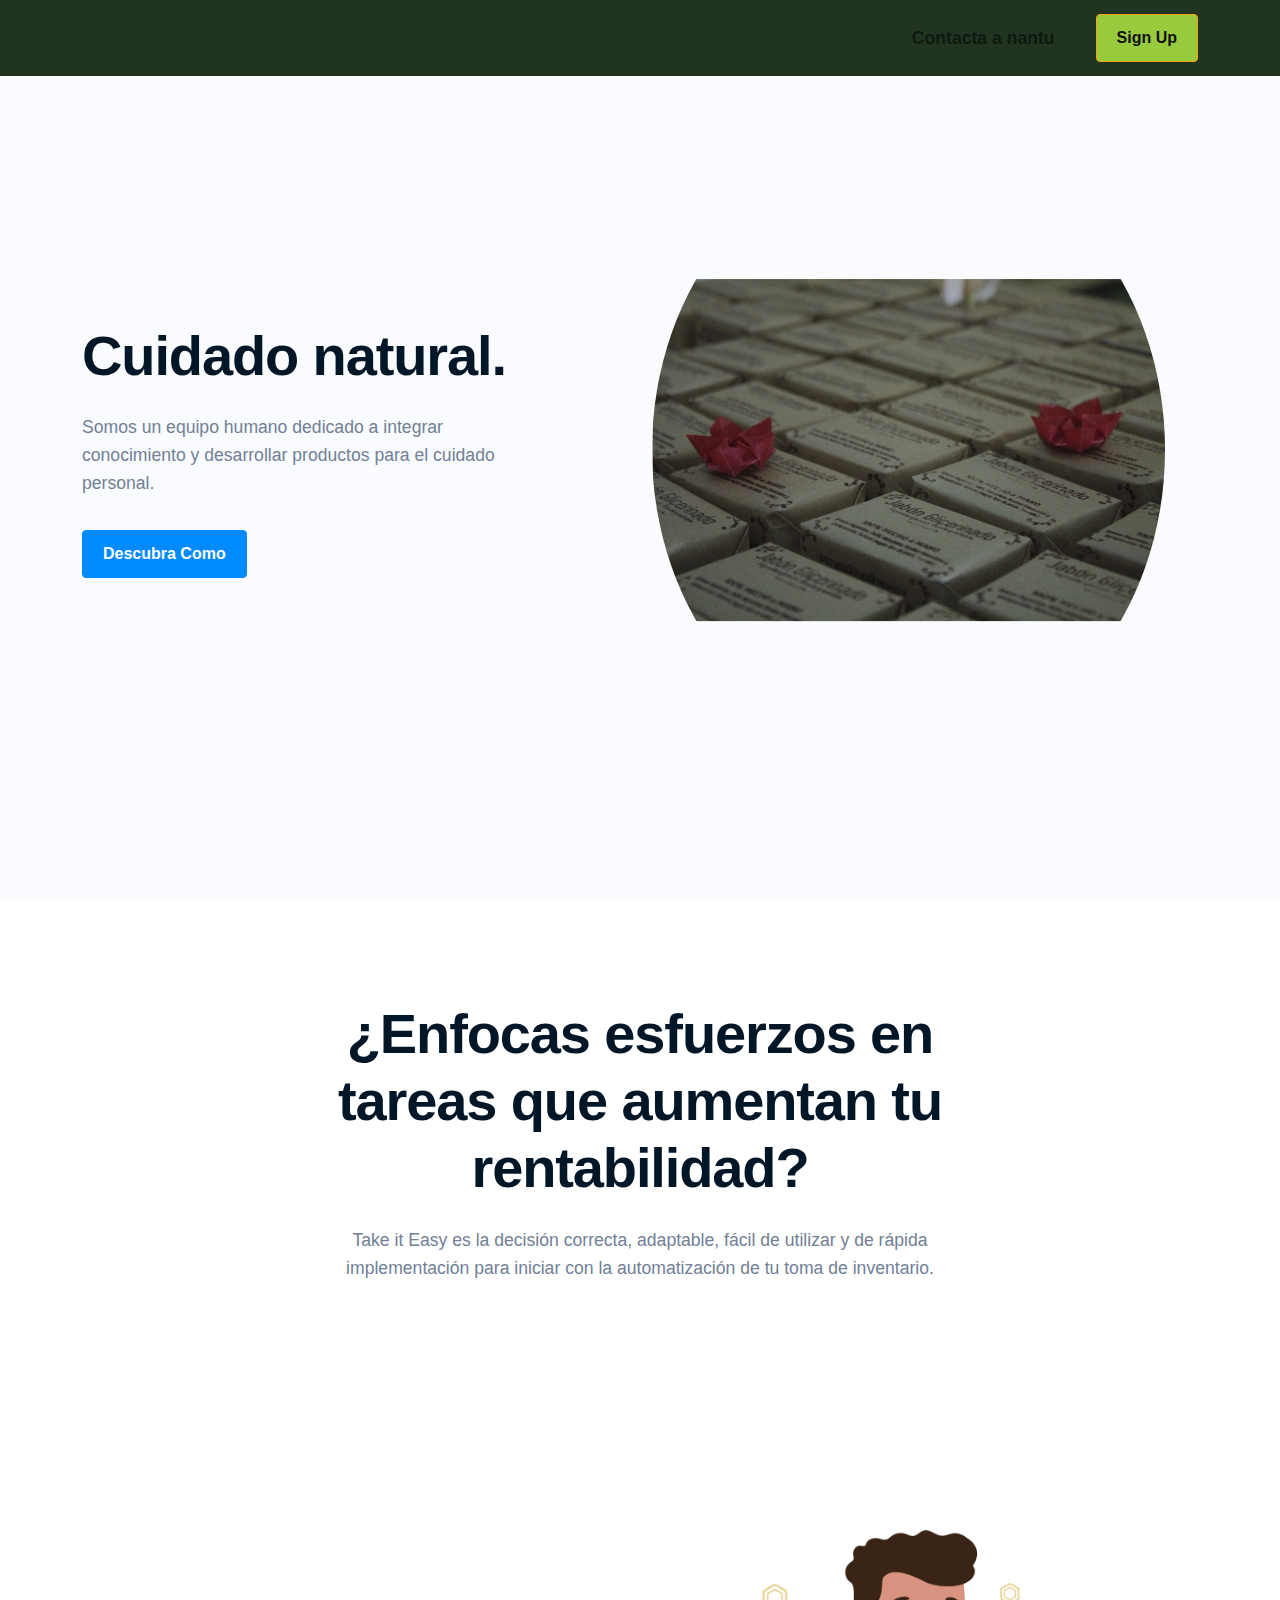
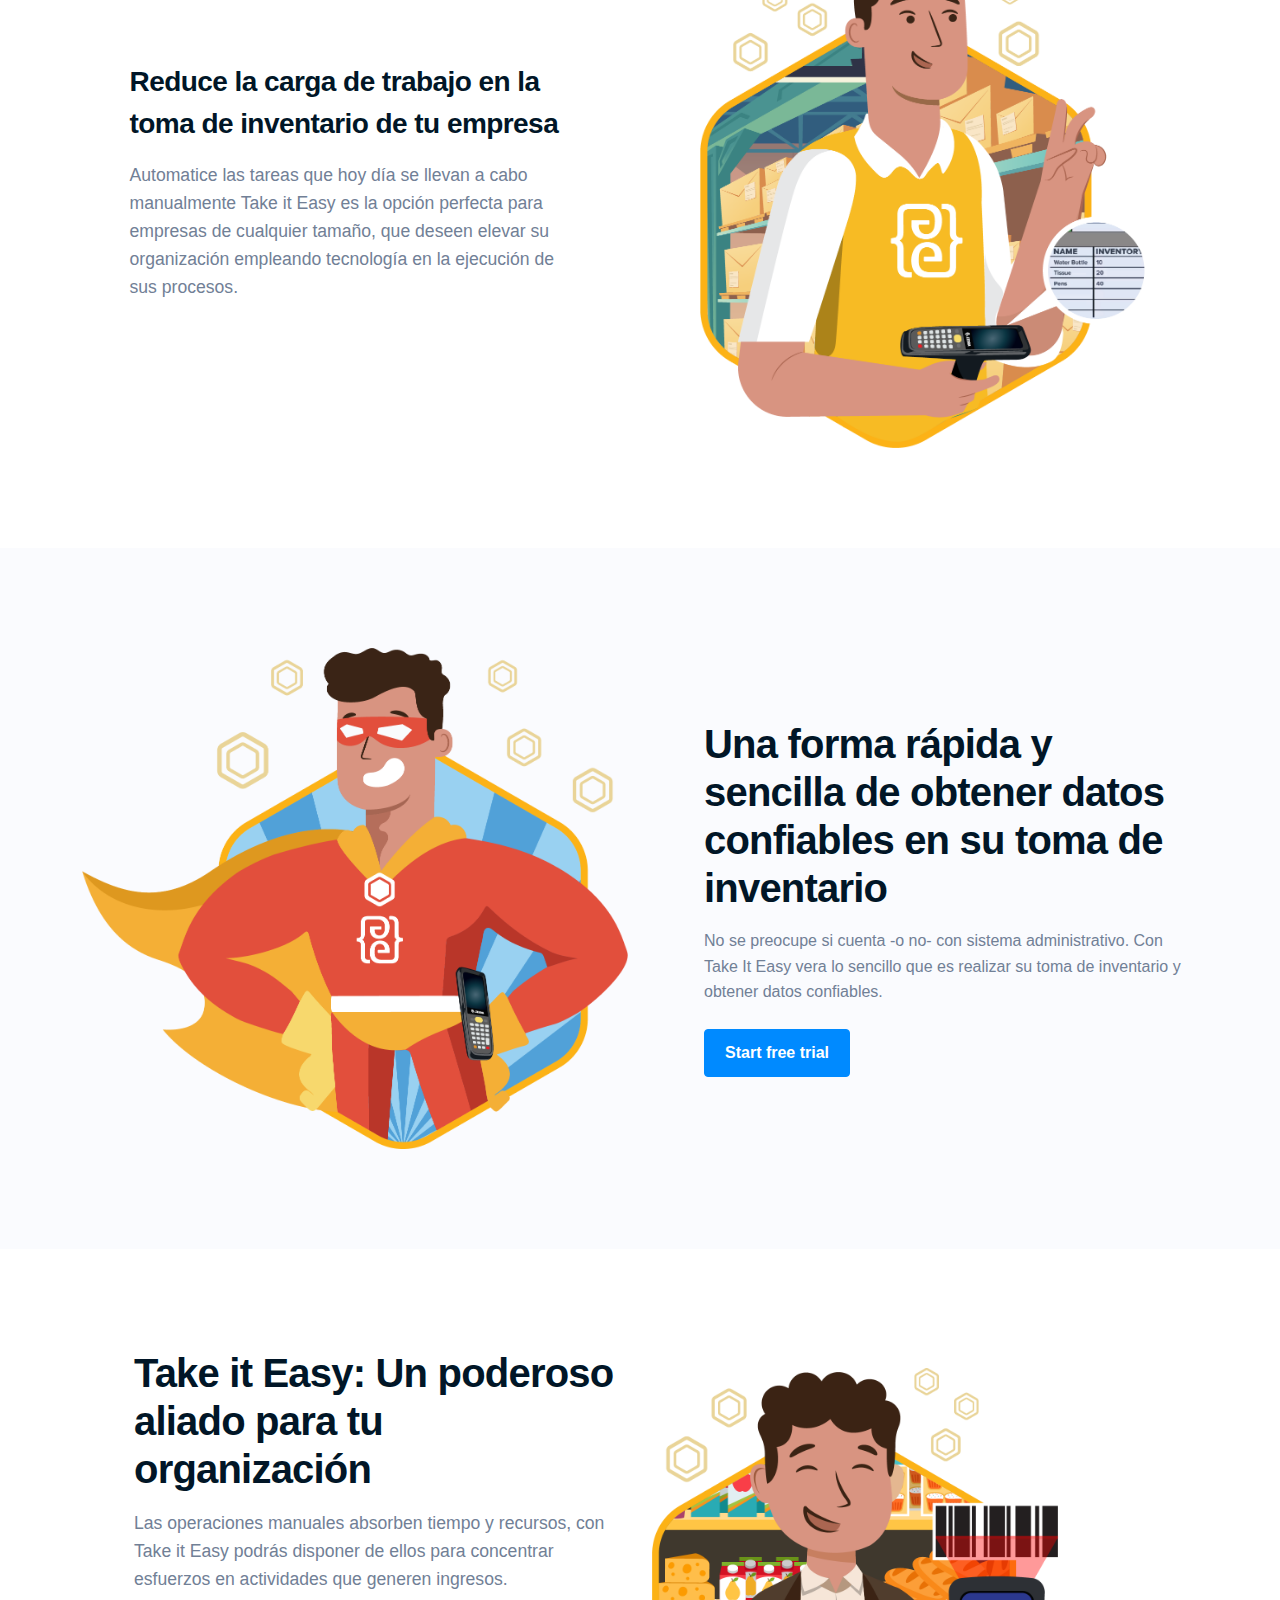
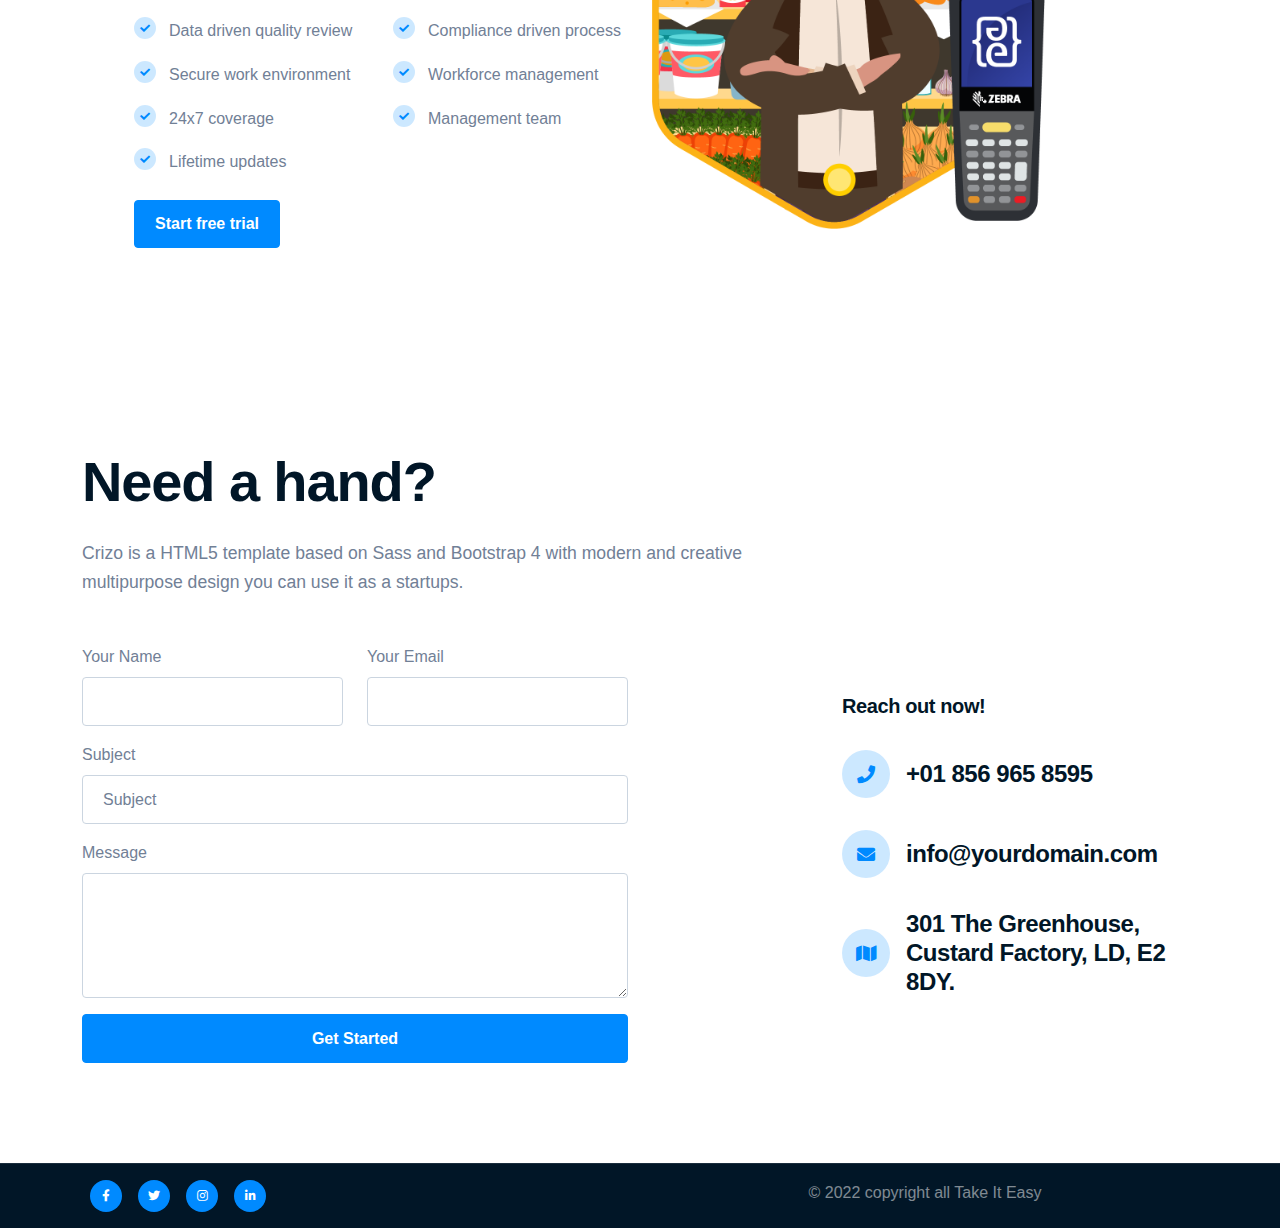
==== index.html @ 3c1dfff4 "cambio de title" ====
<!DOCTYPE html>
<html lang="zxx">

<head>
    <!-- Title -->
    <title>Bienbenida a Nantu Cuidado Natural</title>
    <!-- Required Meta Tags Always Come First -->
    <meta charset="utf-8">
    <meta name="viewport" content="width=device-width, initial-scale=1, shrink-to-fit=no">
    <meta http-equiv="x-ua-compatible" content="ie=edge">
    <!-- Favicon -->
    <link rel="shortcut icon" href="favicon.ico">
    <!-- CSS Template -->
    <link href="static/css/style.css" rel="stylesheet">
</head>

<body>
    <!-- Skippy -->
    <a id="skippy" class="sr-only sr-only-focusable u-skippy" href="#content">
        <div class="container">
            <span class="u-skiplink-text">Skip to main content</span>
        </div>
    </a>
    <!-- End Skippy -->
    <!-- Preload -->
    <div id="loading" class="preloader">
        <div class="spinner-border text-primary" role="status">
            <span class="sr-only">Loading...</span>
        </div>
    </div>
    <!-- End Preload -->
    <!-- Header -->
    <header class="header-main header-light fixed-top">
        <nav class="navbar navbar-expand-lg navbar-light">
            <div class="container">
                <!-- Logo -->
                <a class="navbar-brand" href="index.html">
                    <img src="static/img/logo-01.png"  title="" alt="">
                </a>
                <!-- Logo -->
               
                <!-- Menu -->
                <div class="collapse navbar-collapse" id="navbarSupportedContent">
                    <ul class="navbar-nav ms-auto">
                        <li class="nav-item">
                            <a href="contact-us.html" class="nav-link">
                                Contacta a nantu
                            </a>
                        </li>
                    </ul>
                    <div class="extra-menu d-none d-lg-block ps-4">
                        <a href="#" class="btn btn-warning">
                            Sign Up
                        </a>
                    </div>
                </div>
                <!-- End Menu -->
            </div>
        </nav>
    </header>
    <!-- Header End -->
    <!-- Main -->
    <main>
        <!-- Home Banner -->
        <section class="bg-gray-100 effect-section">
            <div class="svg-bottom">
                <img src="static/img/effect/divider-2.svg" title="" alt="" class="svg_img text-white">
            </div>
            <div class="container" >
                <div class="row min-vh-100 align-items-center justify-content-center py-12">
                    <div class="col-lg-6 pe-lg-4 pe-xl-12">
                        <h3 class="display-4">
                            Cuidado natural.
                        </h3>
                        <p class="lead">Somos un equipo humano dedicado a integrar conocimiento y desarrollar productos para el cuidado personal.</p>
                        <div class="pt-3">
                            <a class="btn btn-primary" href="#">Descubra Como</a>
                            <!--<a class="btn btn-outline-primary ms-3" href="#">Free try now</a>-->
                        </div>
                    </div>
                    <div class="col-lg-6">
                        <img class="img-fluid img-lg-120" src="static/img/hero-1-img.png" title="" alt="">
                    </div>
                </div>
            </div>
        </section>
        <!-- End Home Banner -->
        <!-- Section -->
        <section class="section">
            <div class="container">
                <div class="row justify-content-center section-heading">
                    <div class="col-lg-8 col-xl-7 text-center">
                        <h2 class="display-4">¿Enfocas esfuerzos en tareas que aumentan tu rentabilidad?</h2>
                        <div class="lead">Take it Easy es la decisión correcta, adaptable, fácil de utilizar y de rápida implementación para iniciar con la automatización de tu toma de inventario.</div>
                    </div>
                </div>
        
            </div>
        </section>
        <!-- End Section -->

        <!-- Section -->
        <section class="section">
            <div class="container">
                <div class="row justify-content-around align-items-center">
                    <div class="col-lg-5 mb-4 mb-lg-0">
                        
                        <h3 class="font-weight-normal h3 mb-3 line-height">
                            Reduce la carga de trabajo en la toma de inventario de tu empresa
                        </h3>
                        <p class="lead">Automatice las tareas que hoy día se llevan a cabo manualmente
                            Take it Easy es la opción perfecta para empresas de cualquier tamaño, que deseen elevar su organización empleando tecnología en la ejecución de sus procesos.</p>
                    </div>
                    <div class="col-lg-5">
                        <img class="rounded img-fluid" src="static/img/img-02.png" title="" alt="">
                    </div>
                </div>
            </div>
        </section>
        <!-- End Section -->
        <!-- Section -->
        <section class="section bg-gray-100">
            <div class="container">
                <div class="row align-items-center">
                    <div class="col-lg-6 mb-6 mb-lg-0">
                        <img class="img-fluid" src="static/img/img-03.png" title="" alt="">
                    </div>
                    <div class="col-lg-6 ps-lg-9 ms-auto">
                        <h3 class="h1">Una forma rápida y sencilla de obtener datos confiables  en su toma de inventario</h3>
                        <p>No se preocupe si cuenta -o no- con sistema administrativo. Con Take It Easy vera lo sencillo que es realizar su toma de inventario y obtener datos confiables.</p>
                        <div class="pt-2">
                            <a class="btn btn-primary" href="#">Start free trial</a>
                        </div>
                    </div>
                </div>
            </div>
        </section>
        <!-- End Section -->
        <!-- Section -->
        <section class="section">
            <div class="container">
                <div class="row align-items-center flex-row-reverse">
                    <div class="col-lg-6 mb-6 mb-lg-0">
                        <img class="img-fluid-1" src="static/img/img-04.png" title="" alt="">
                    </div>
                    <div class="col-lg-6 ps-lg-9">
                        <h3 class="h1">Take it Easy: Un poderoso aliado para tu organización</h3>
                        <p class="lead">Las operaciones manuales absorben tiempo y recursos, con Take it Easy podrás disponer de ellos para concentrar esfuerzos en actividades que generen ingresos.</p>
                        <div class="row">
                            <div class="col-sm-6">
                                <ul class="list-type-02">
                                    <li>Data driven quality review</li>
                                    <li>Secure work environment</li>
                                    <li>24x7 coverage</li>
                                    <li>Lifetime updates</li>
                                </ul>
                            </div>
                            <div class="col-sm-6">
                                <ul class="list-type-02">
                                    <li>Compliance driven process</li>
                                    <li>Workforce management</li>
                                    <li>Management team</li>
                                </ul>
                            </div>
                        </div>
                        <div class="pt-3">
                            <a class="btn btn-primary" href="#">Start free trial</a>
                        </div>
                    </div>
                </div>
            </div>
        </section>
        <!-- End Section -->

        <!-- Section -->
        <section class="section">
            <div class="container">
                <div class="row section-heading">
                    <div class="col-lg-8">
                        <h2 class="display-4">Need a hand?</h2>
                        <div class="lead">Crizo is a HTML5 template based on Sass and Bootstrap 4 with modern and creative multipurpose design you can use it as a startups.</div>
                    </div>
                </div>
                <div class="row align-items-center">
                    <div class="col-lg-6 mb-6 mb-lg-0">
                        <form action="#">
                            <div class="row">
                                <div class="col-sm-6">
                                    <div class="form-group">
                                        <label class="form-label">Your Name</label>
                                        <input id="contact-name" type="text" name="name" class="form-control">
                                    </div>
                                </div>
                                <div class="col-sm-6">
                                    <div class="form-group">
                                        <label class="form-label">Your Email</label>
                                        <input id="contact-email" type="email" name="email" class="form-control">
                                    </div>
                                </div>
                                <div class="col-sm-12">
                                    <div class="form-group">
                                        <label class="form-label">Subject</label>
                                        <input id="contact-subject" type="text" name="subject" placeholder="Subject" class="form-control">
                                    </div>
                                </div>
                                <div class="col-12">
                                    <div class="form-group">
                                        <label class="form-label">Message</label>
                                        <textarea class="form-control" id="contact-message" name="message" rows="4"></textarea>
                                    </div>
                                </div>
                                <div class="col-12">
                                    <button class="btn btn-primary w-100" type="submit" name="send">Get Started</button>
                                </div>
                            </div>
                        </form>
                    </div>
                    <div class="col-lg-5 col-xl-4 ms-auto">
                        <h5 class="m-20px-b body-color">Reach out now!</h5>
                        <div class="h1 theme-color"></div>
                        <div class="media align-items-center py-2 py-lg-3">
                            <div class="icon icon-primary-light rounded-circle">
                                <i class="fas fa-phone"></i>
                            </div>
                            <div class="media-body ps-3">
                                <h6 class="h4 m-0">+01 856 965 8595</h6>
                            </div>
                        </div>
                        <div class="media align-items-center py-2 py-lg-3">
                            <div class="icon icon-primary-light rounded-circle">
                                <i class="fas fa-envelope"></i>
                            </div>
                            <div class="media-body ps-3">
                                <h6 class="h4 m-0">info@yourdomain.com</h6>
                            </div>
                        </div>
                        <div class="media align-items-center py-2 py-lg-3">
                            <div class="icon icon-primary-light rounded-circle">
                                <i class="fas fa-map"></i>
                            </div>
                            <div class="media-body ps-3">
                                <h6 class="h4 m-0">301 The Greenhouse, Custard Factory, LD, E2 8DY.</h6>
                            </div>
                        </div>
                    </div>
                </div>
            </div>
        </section>
        <!-- End Section -->
    </main>
    <!-- End Main -->
    <!-- Footer -->
    <footer class="bg-dark footer">
      
        <div class="footer-bottom footer-border">
            <div class="container">
                <div class="row">
                    <div class="col-md-6 my-3">
                        <div class="nav justify-content-center justify-content-md-start">
                            <a class="icon icon-sm icon-primary rounded-circle mx-2" href="#">
                                <i class="fab fa-facebook-f"></i>
                            </a>
                            <a class="icon icon-sm icon-primary rounded-circle mx-2" href="#">
                                <i class="fab fa-twitter"></i>
                            </a>
                            <a class="icon icon-sm icon-primary rounded-circle mx-2" href="#">
                                <i class="fab fa-instagram"></i>
                            </a>
                            <a class="icon icon-sm icon-primary rounded-circle mx-2" href="#">
                                <i class="fab fa-linkedin-in"></i>
                            </a>
                        </div>
                    </div>
                    <div class="col-md-6 my-3 text-center text-md-right">
                        <p class="m-0 text-white-50">© 2022 copyright all Take It Easy</p>
                    </div>
                </div>
            </div>
        </div>
    </footer>
    <!-- End Footer -->
    <!-- jquery -->
    <script src="static/js/jquery-3.5.1.min.js"></script>
    <!-- appear -->
    <script src="static/vendor/appear/jquery.appear.js"></script>
    <!--bootstrap-->
    <script src="static/vendor/bootstrap/js/bootstrap.bundle.min.js"></script>
    <!-- countTo -->
    <script src="static/vendor/counter/jquery.countTo.js"></script>
    <!-- typed -->
    <script src="static/vendor/typed/typed.js"></script>
    <!-- owl-carousel -->
    <script src="static/vendor/owl-carousel/js/owl.carousel.min.js"></script>
    <!-- magnific -->
    <script src="static/vendor/magnific/jquery.magnific-popup.min.js"></script>
    <!-- isotope -->
    <script src="static/vendor/isotope/isotope.pkgd.min.js"></script>
    <!-- svg-injector -->
    <script src="static/vendor/svginjector/svg-injector.min.js"></script>
    <!-- jarallax -->
    <script src="static/vendor/jarallax/jarallax-all.js"></script>
    <!-- Theme Js -->
    <script src="static/js/custom.js"></script>
</body>
<!-- end body -->

</html>
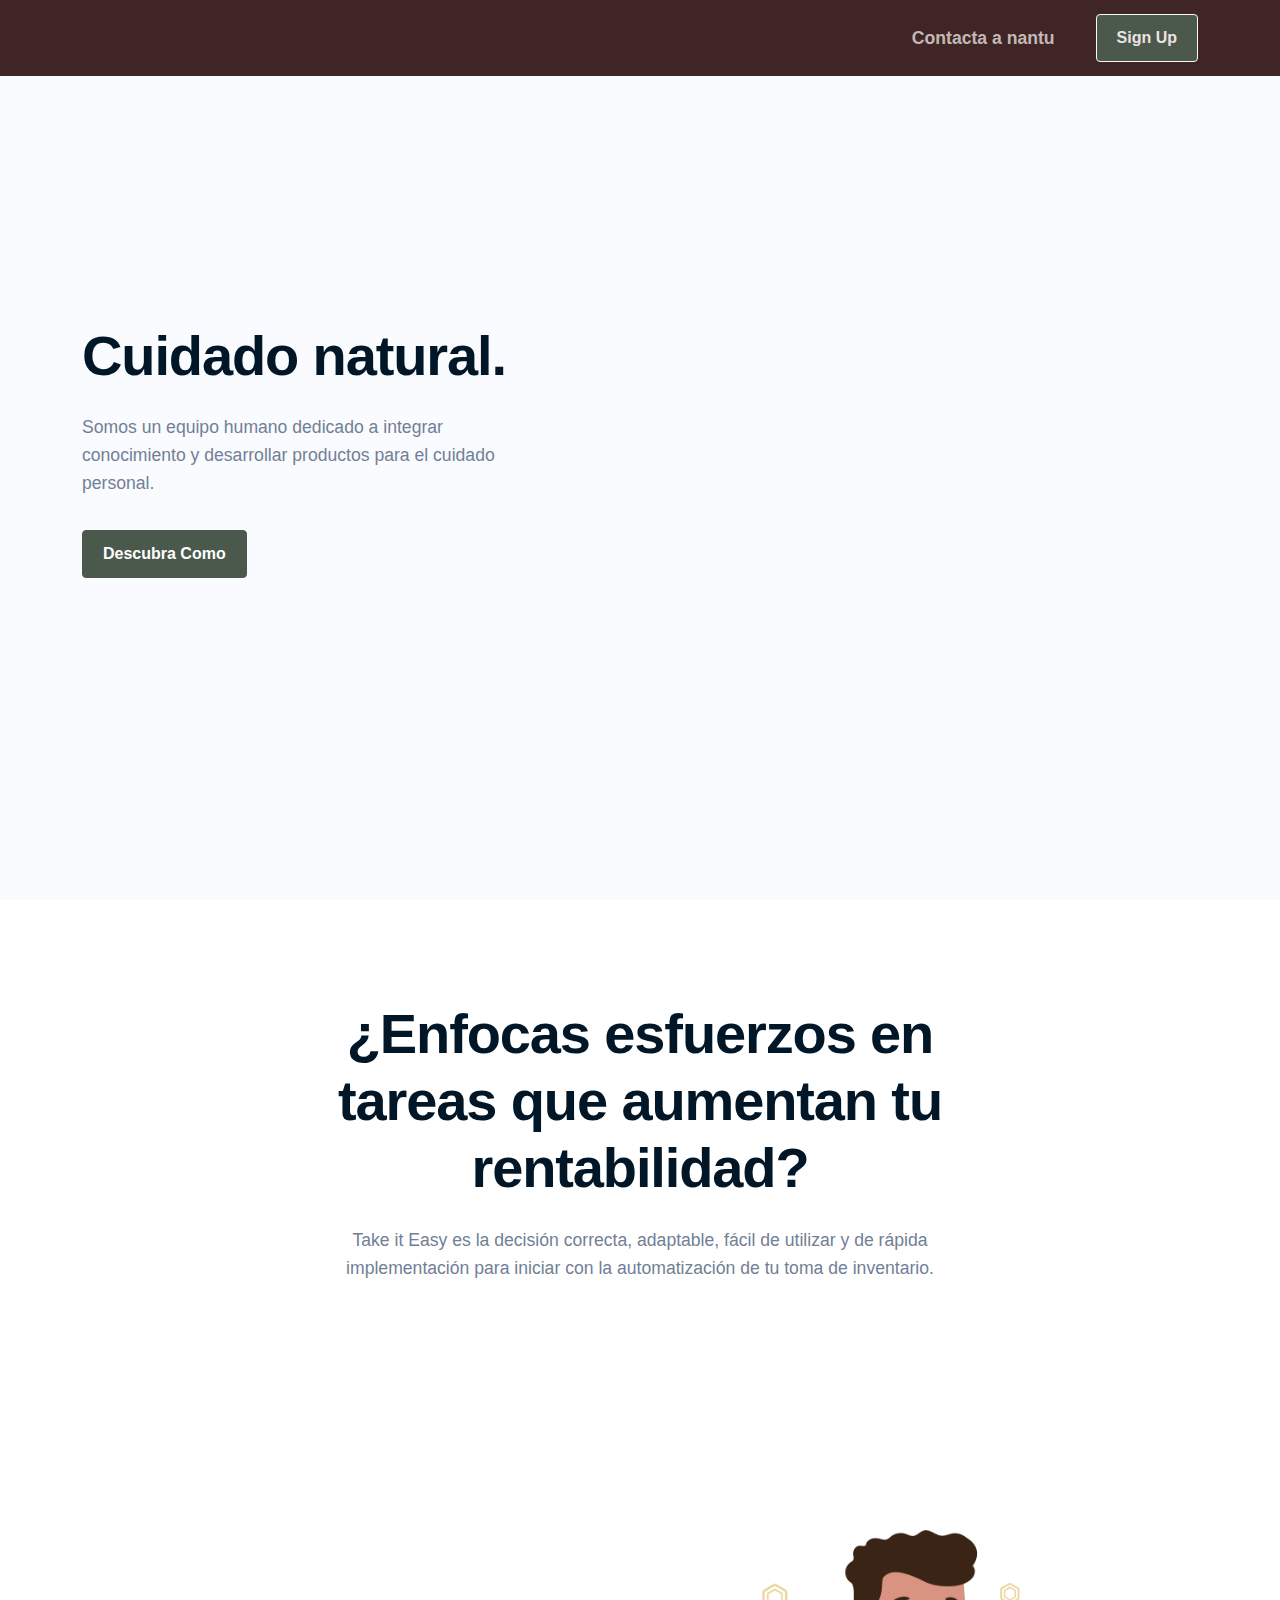
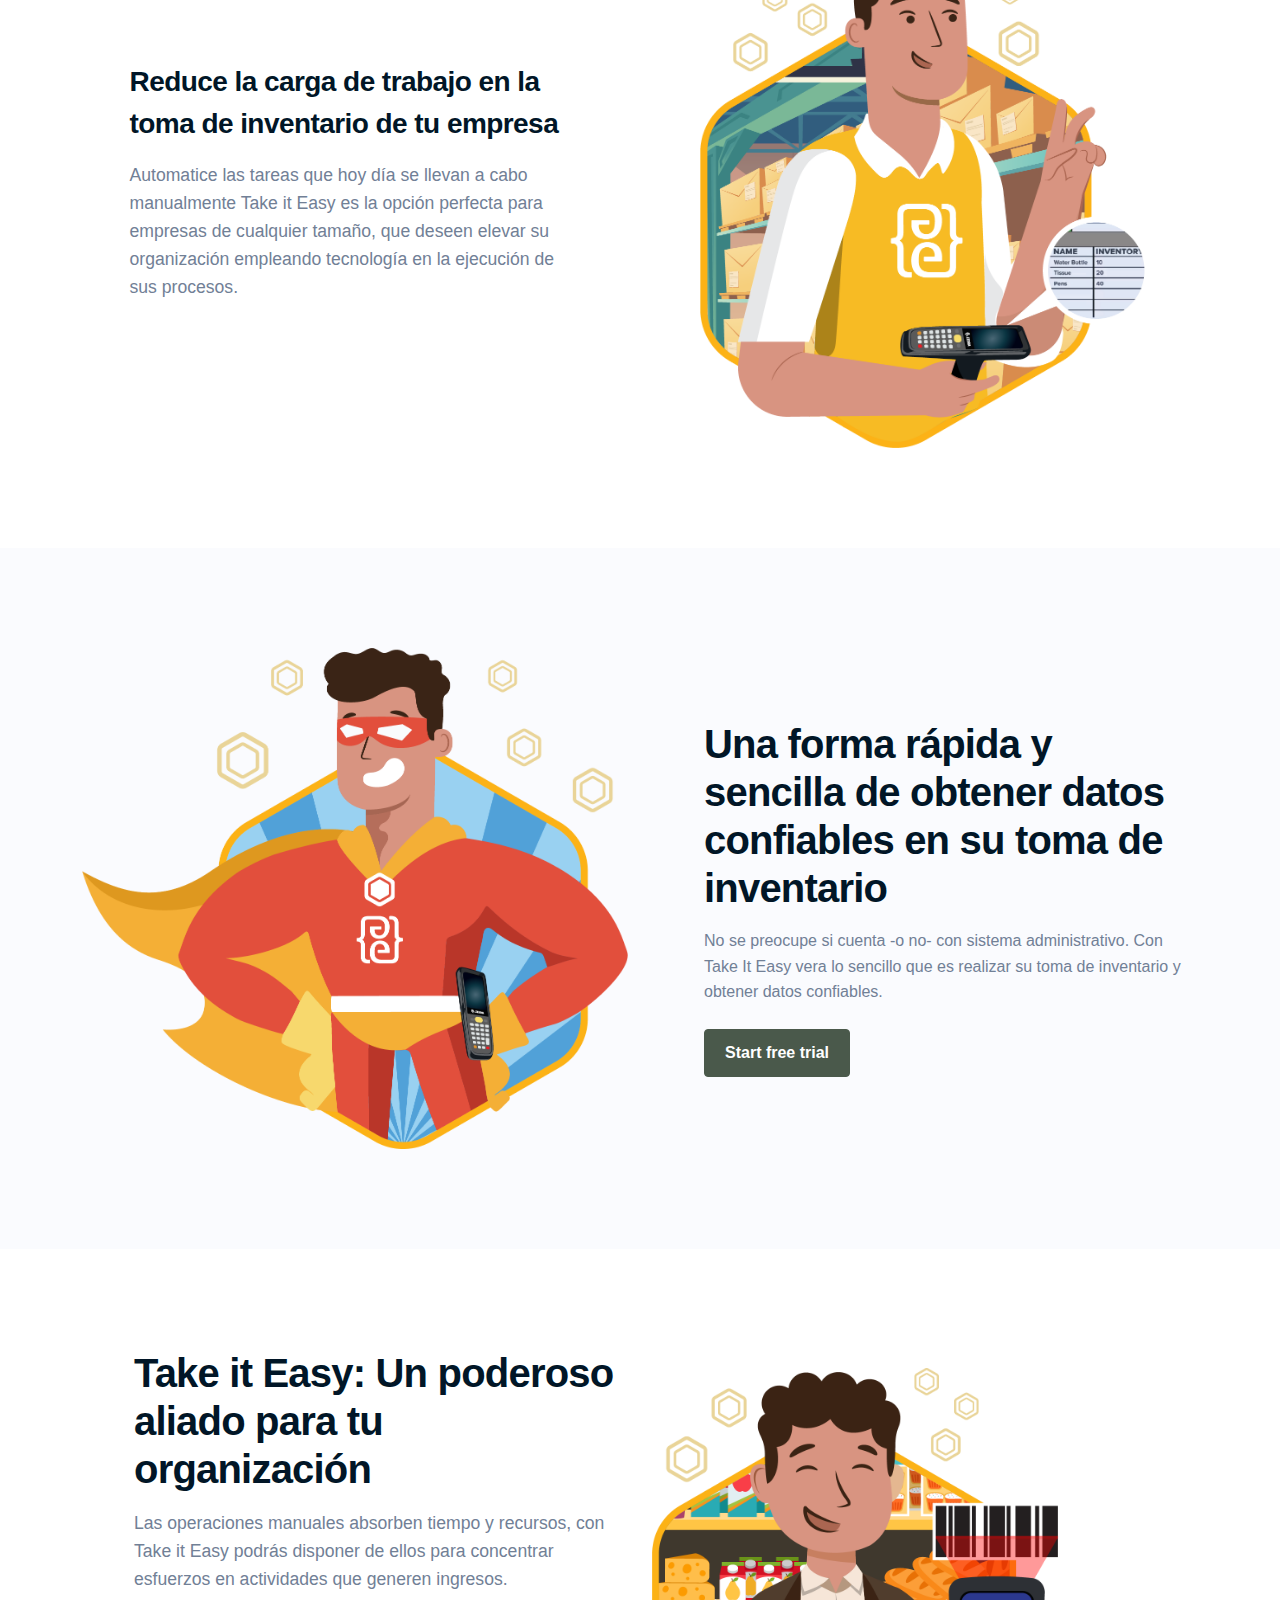
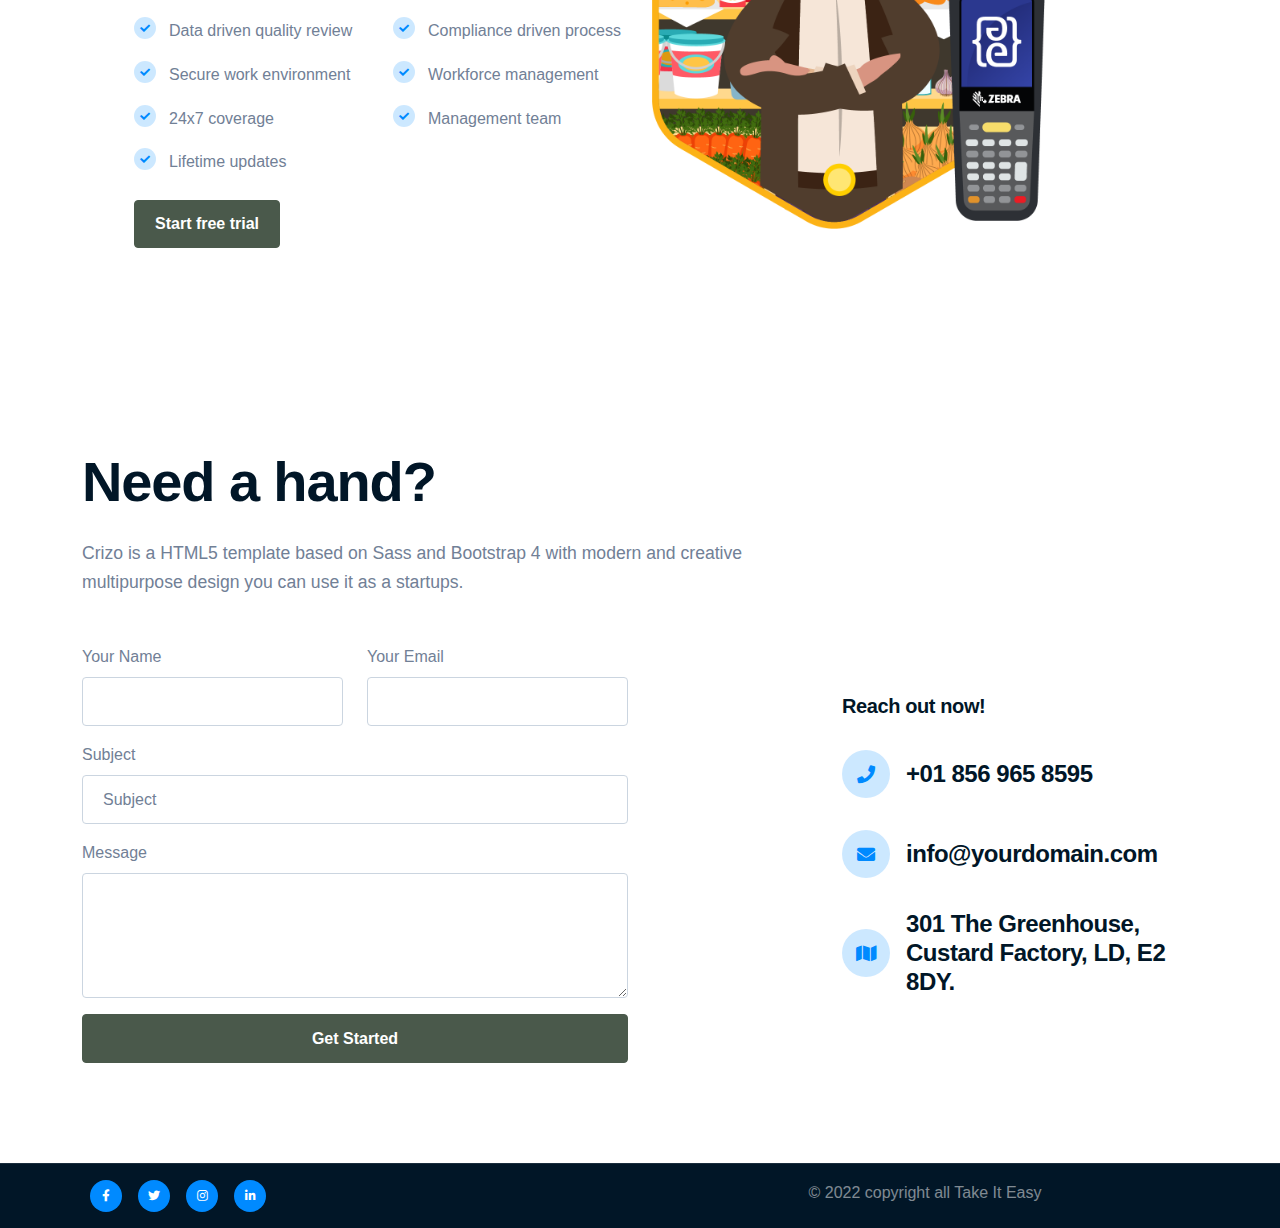
==== commit e75f2e0f: "cambio de estilos en las imagenes y botones" ====
--- a/index.html
+++ b/index.html
@@ -79,7 +79,7 @@
                         </div>
                     </div>
                     <div class="col-lg-6">
-                        <img class="img-fluid img-lg-120" src="static/img/hero-1-img.png" title="" alt="">
+                        <img class="img-fluid img-lg-120" src="static/img/hero-1-img.jpg" title="" alt="">
                     </div>
                 </div>
             </div>
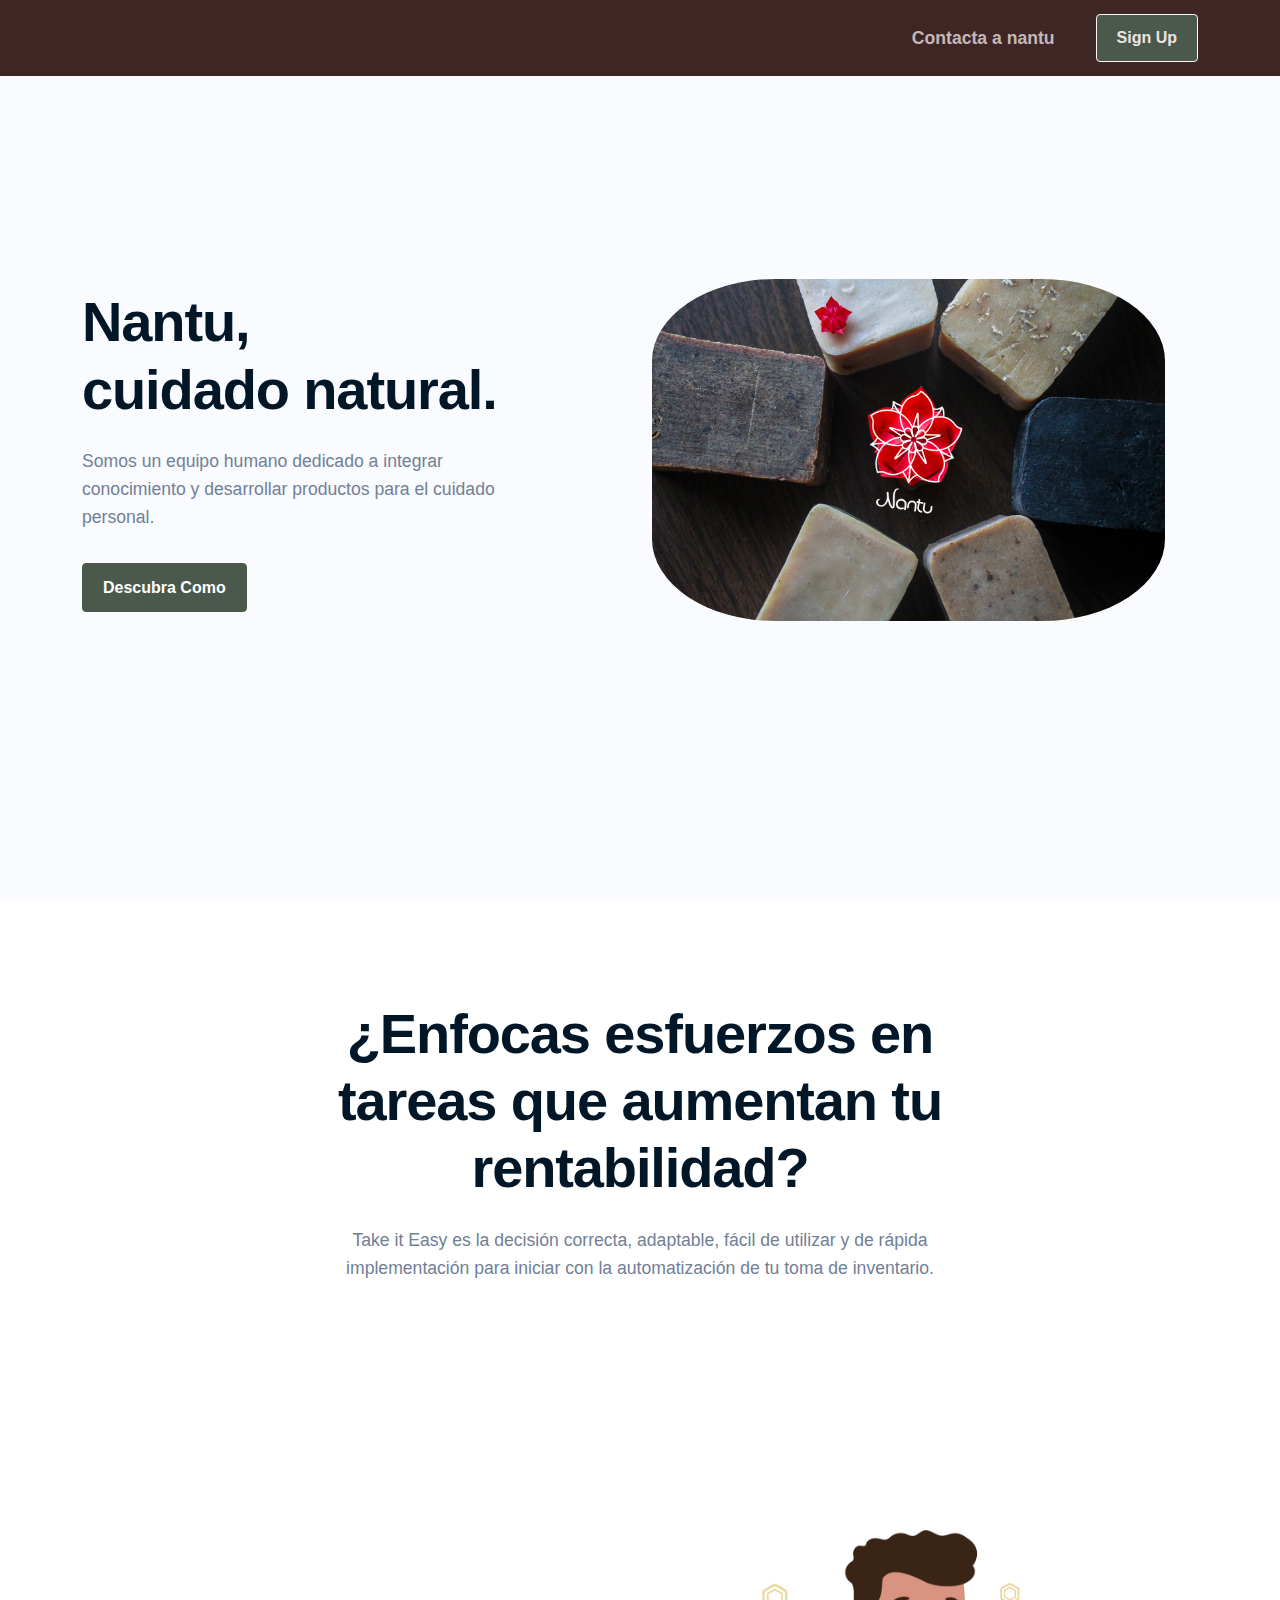
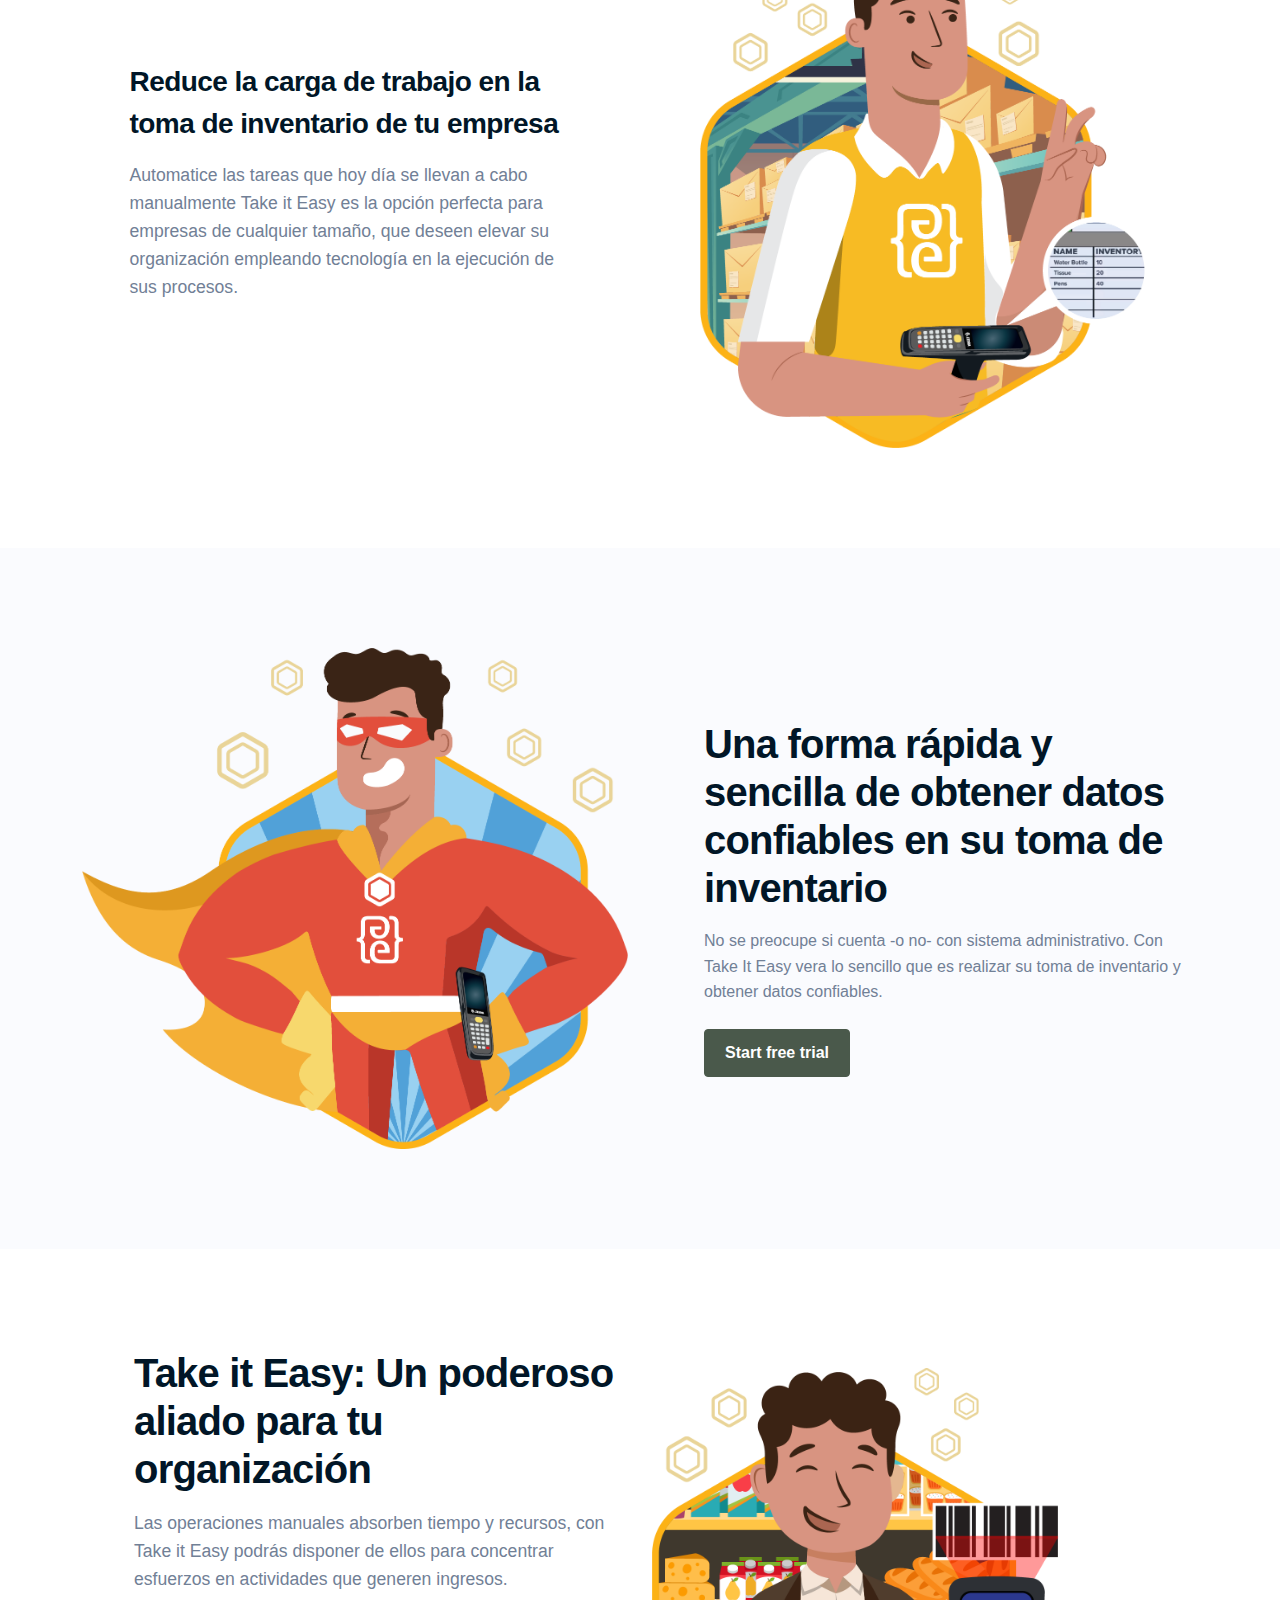
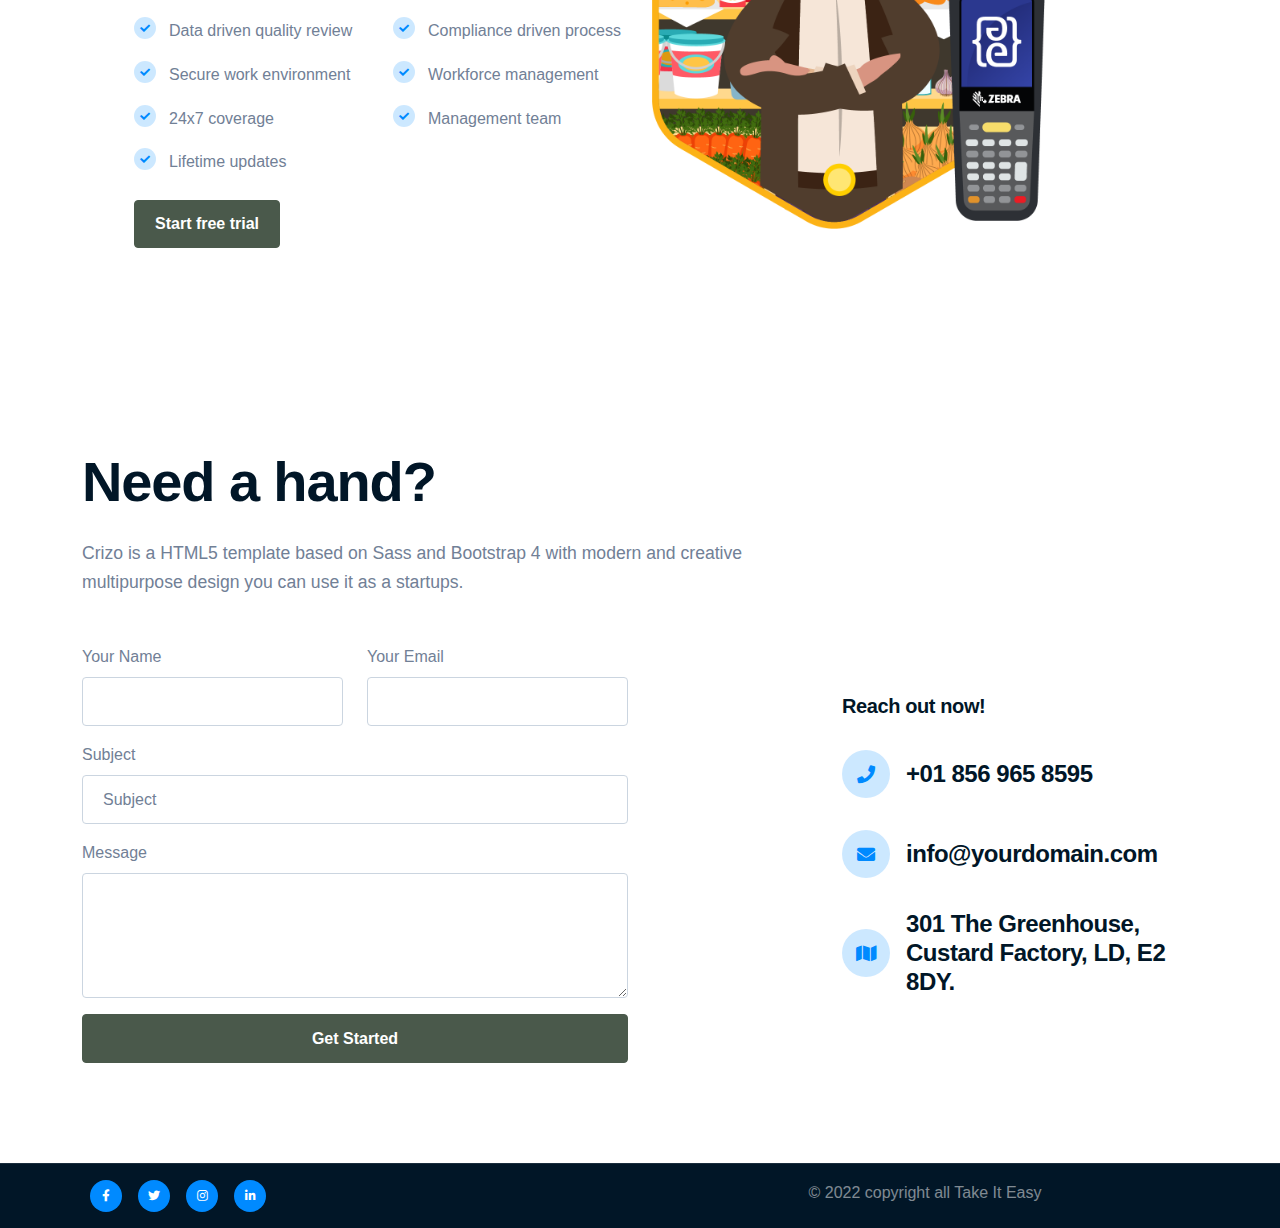
==== commit 842bd3c9: "ajustes de estilos" ====
--- a/index.html
+++ b/index.html
@@ -70,7 +70,9 @@
                 <div class="row min-vh-100 align-items-center justify-content-center py-12">
                     <div class="col-lg-6 pe-lg-4 pe-xl-12">
                         <h3 class="display-4">
-                            Cuidado natural.
+                            Nantu, 
+                            <br>
+                            cuidado natural.
                         </h3>
                         <p class="lead">Somos un equipo humano dedicado a integrar conocimiento y desarrollar productos para el cuidado personal.</p>
                         <div class="pt-3">
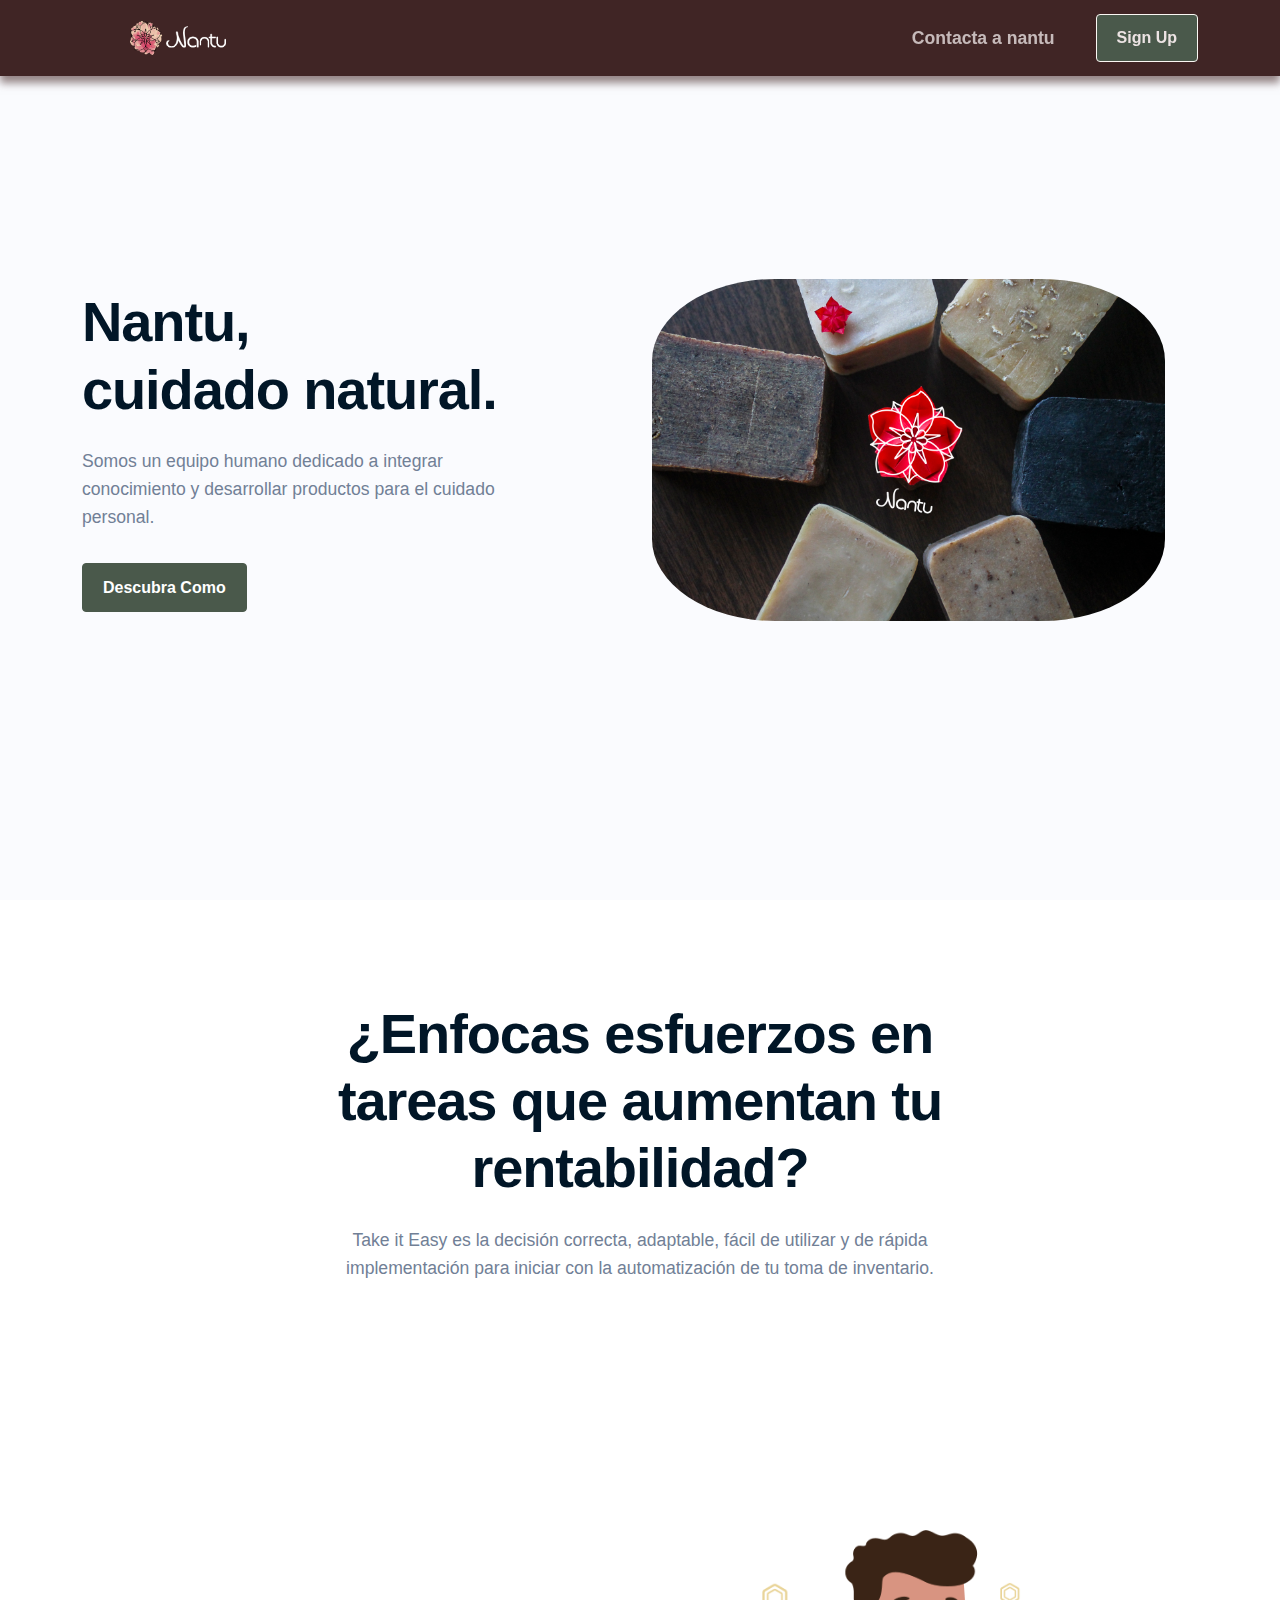
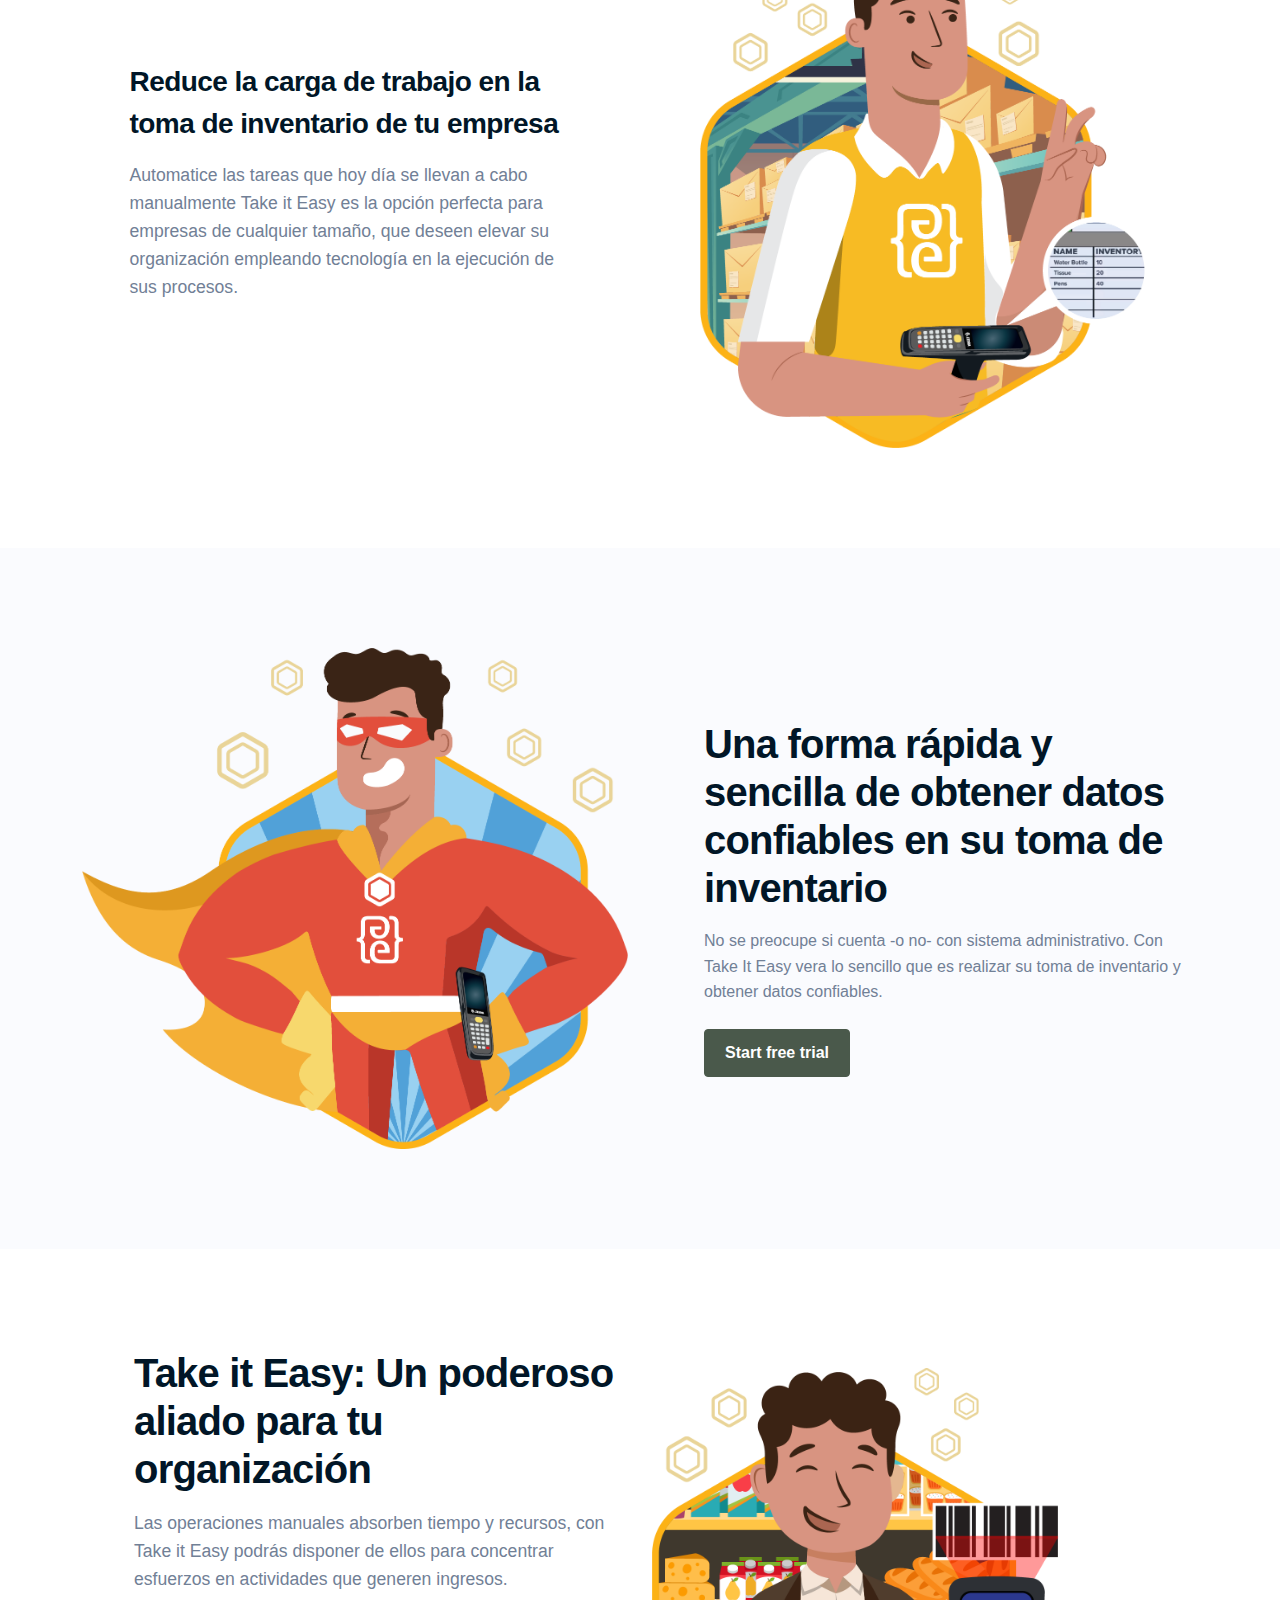
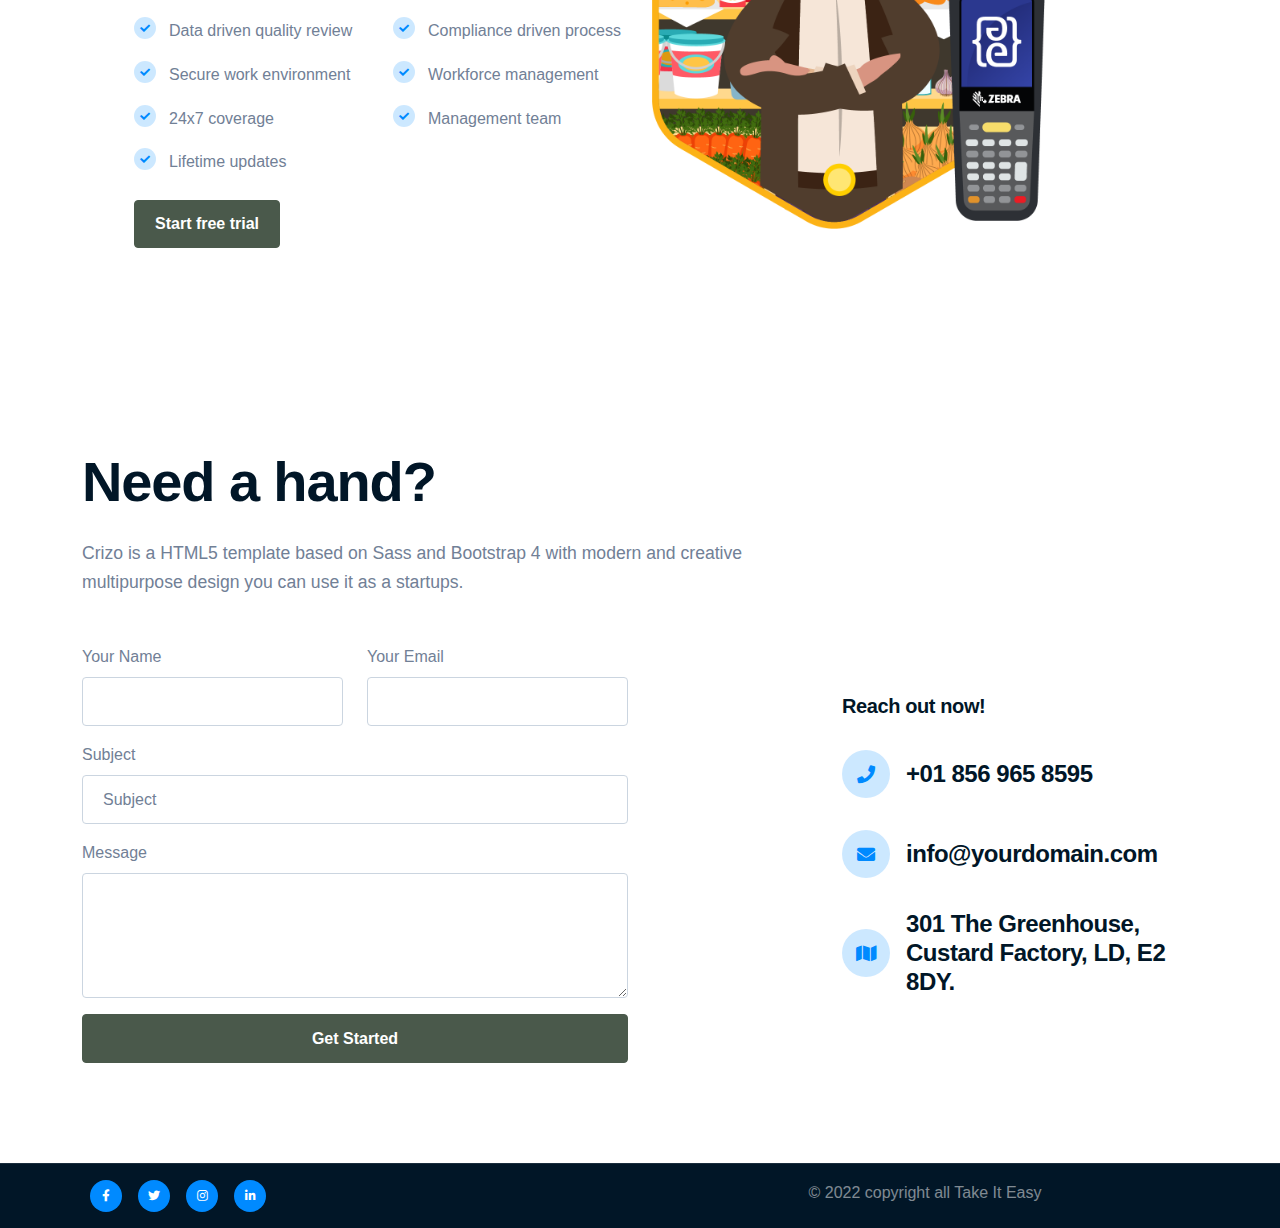
==== commit f1769c4a: "estilos para el menu" ====
--- a/index.html
+++ b/index.html
@@ -35,7 +35,7 @@
             <div class="container">
                 <!-- Logo -->
                 <a class="navbar-brand" href="index.html">
-                    <img src="static/img/logo-01.png"  title="" alt="">
+                    <img id="center" src="static/img/logo-01.png"  title="" alt="">
                 </a>
                 <!-- Logo -->
                
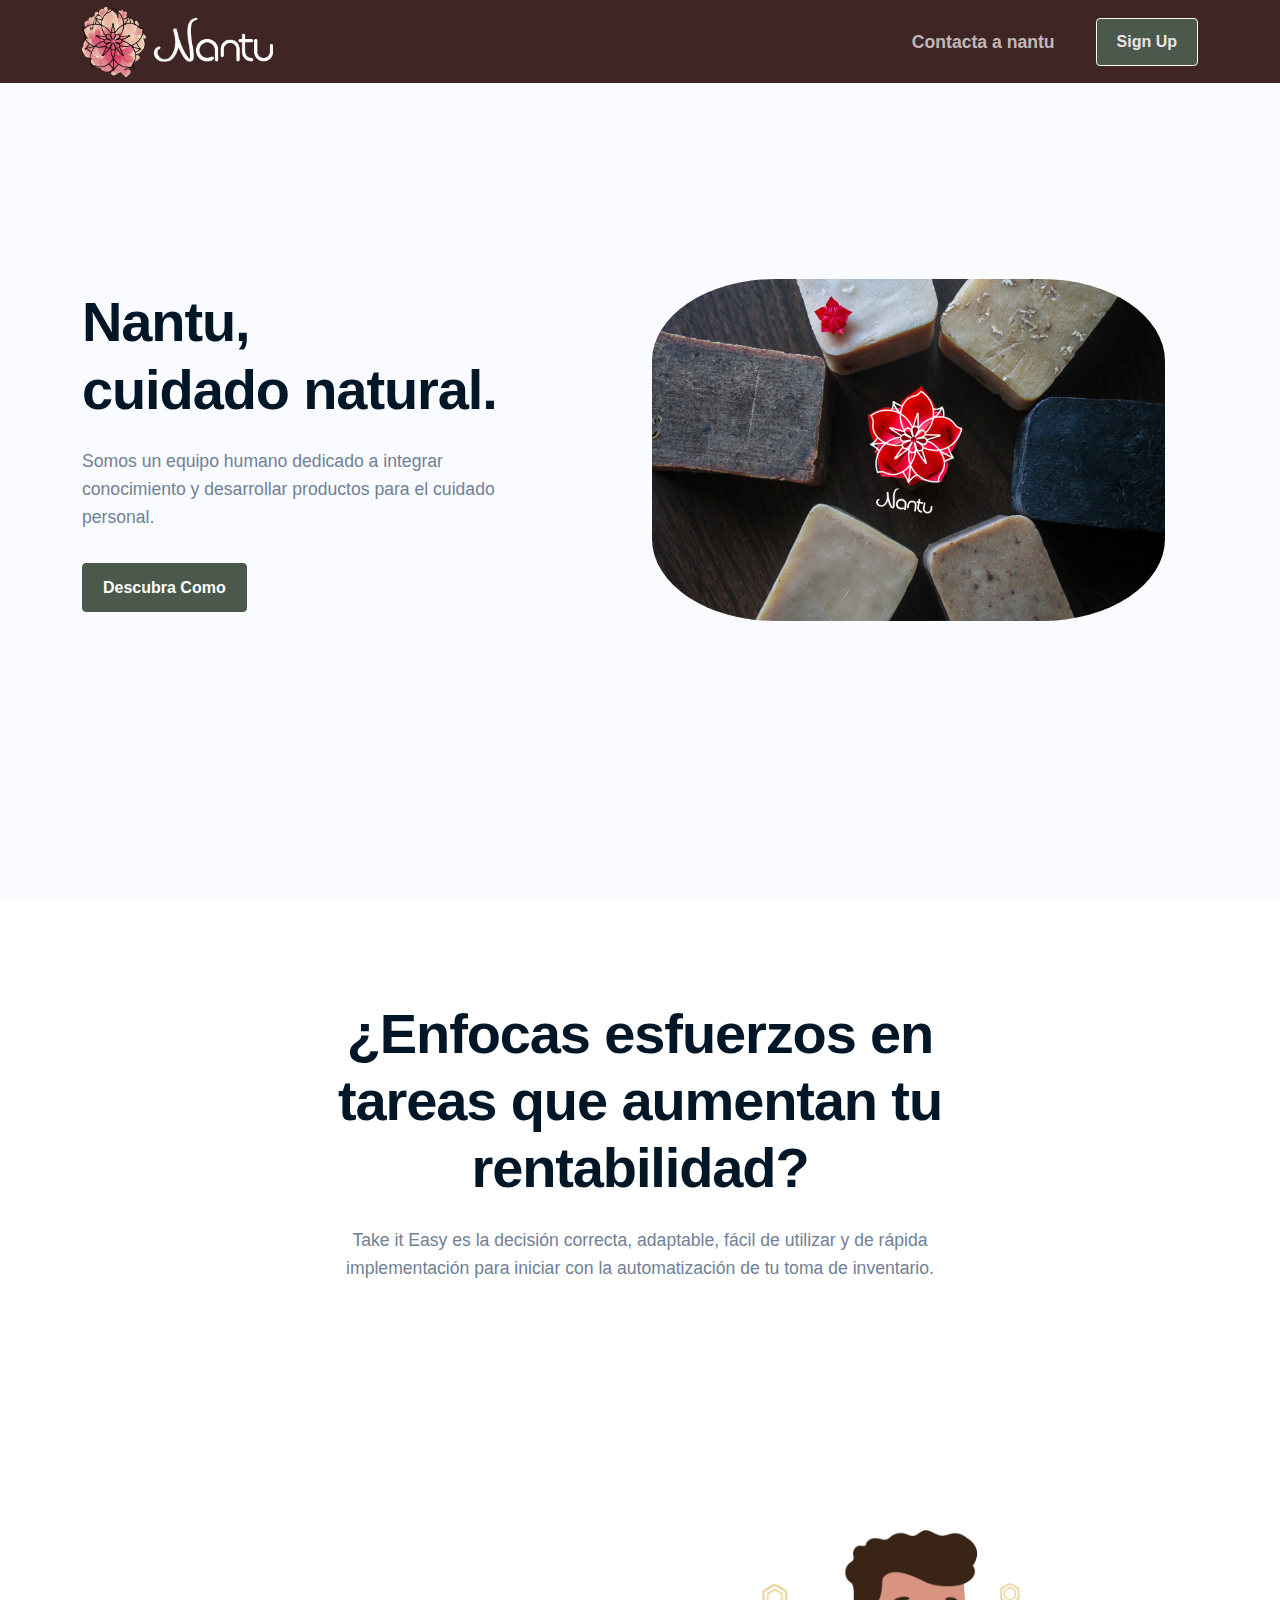
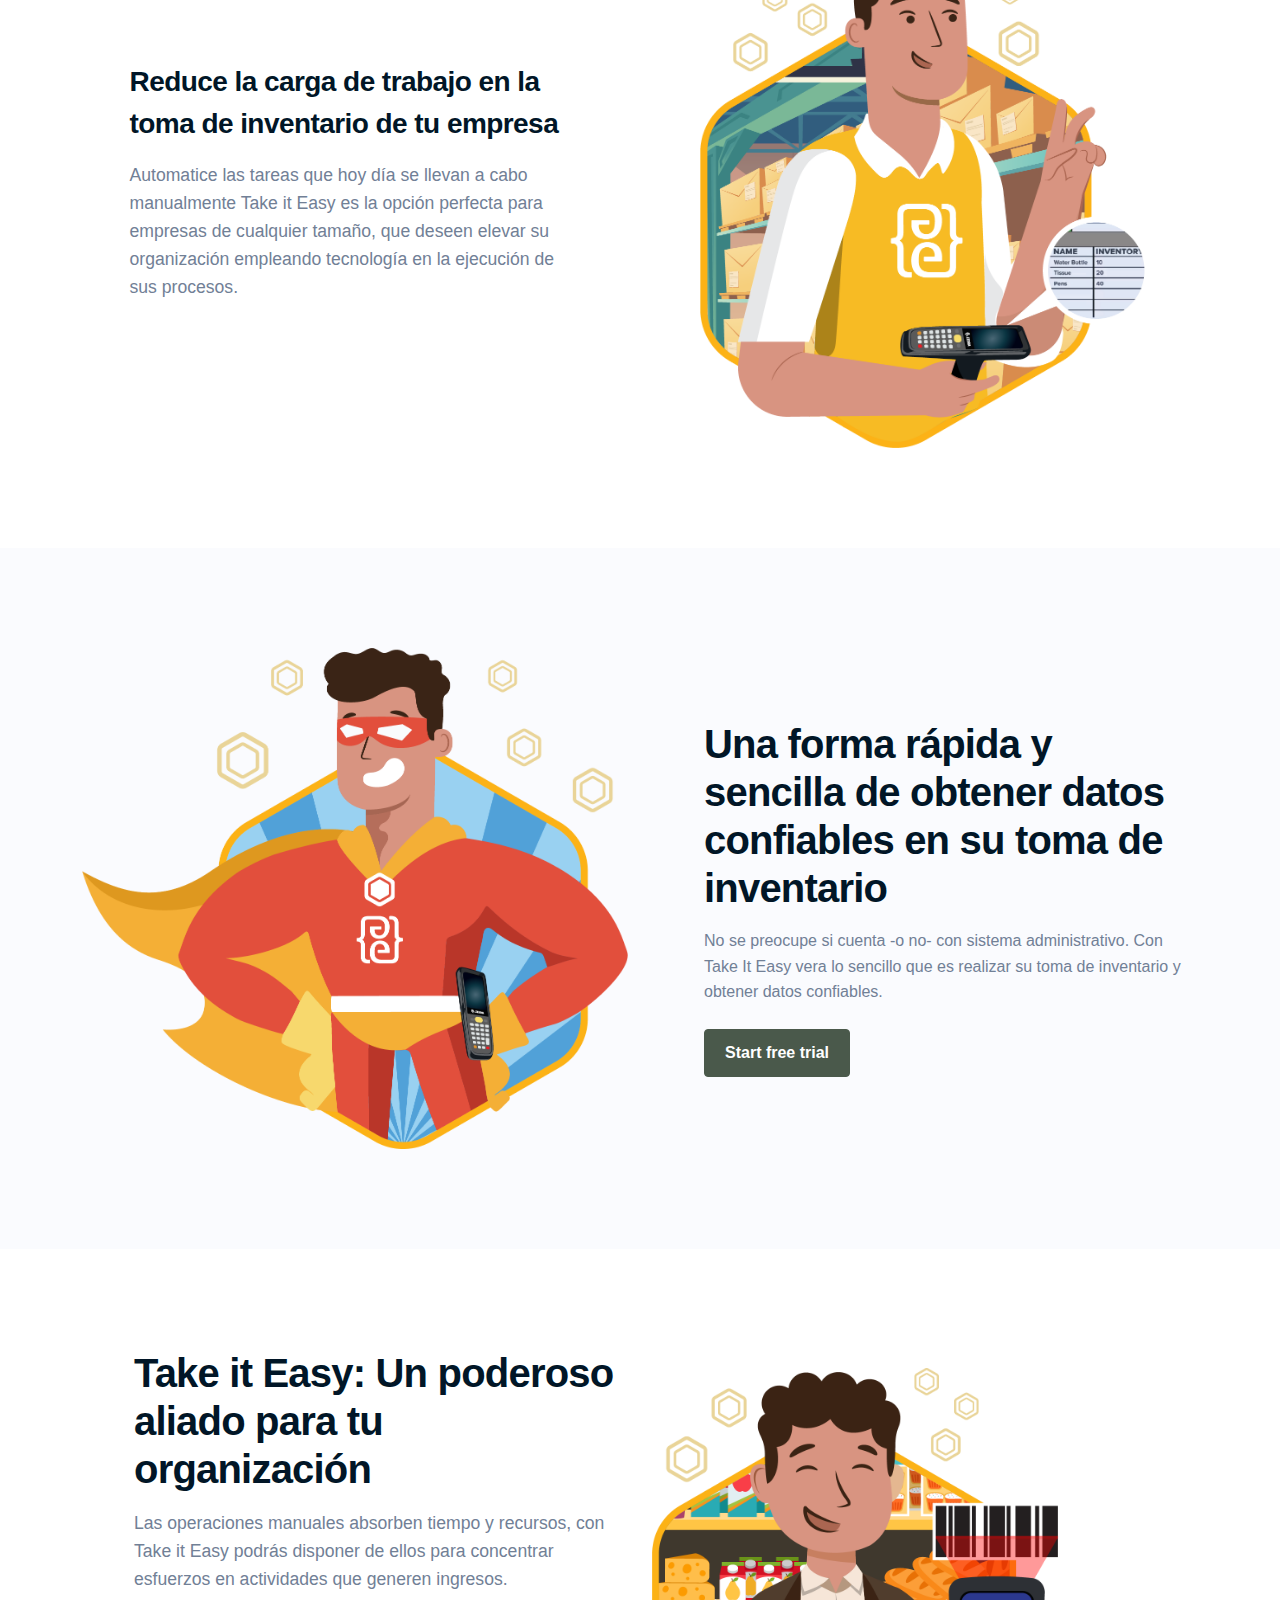
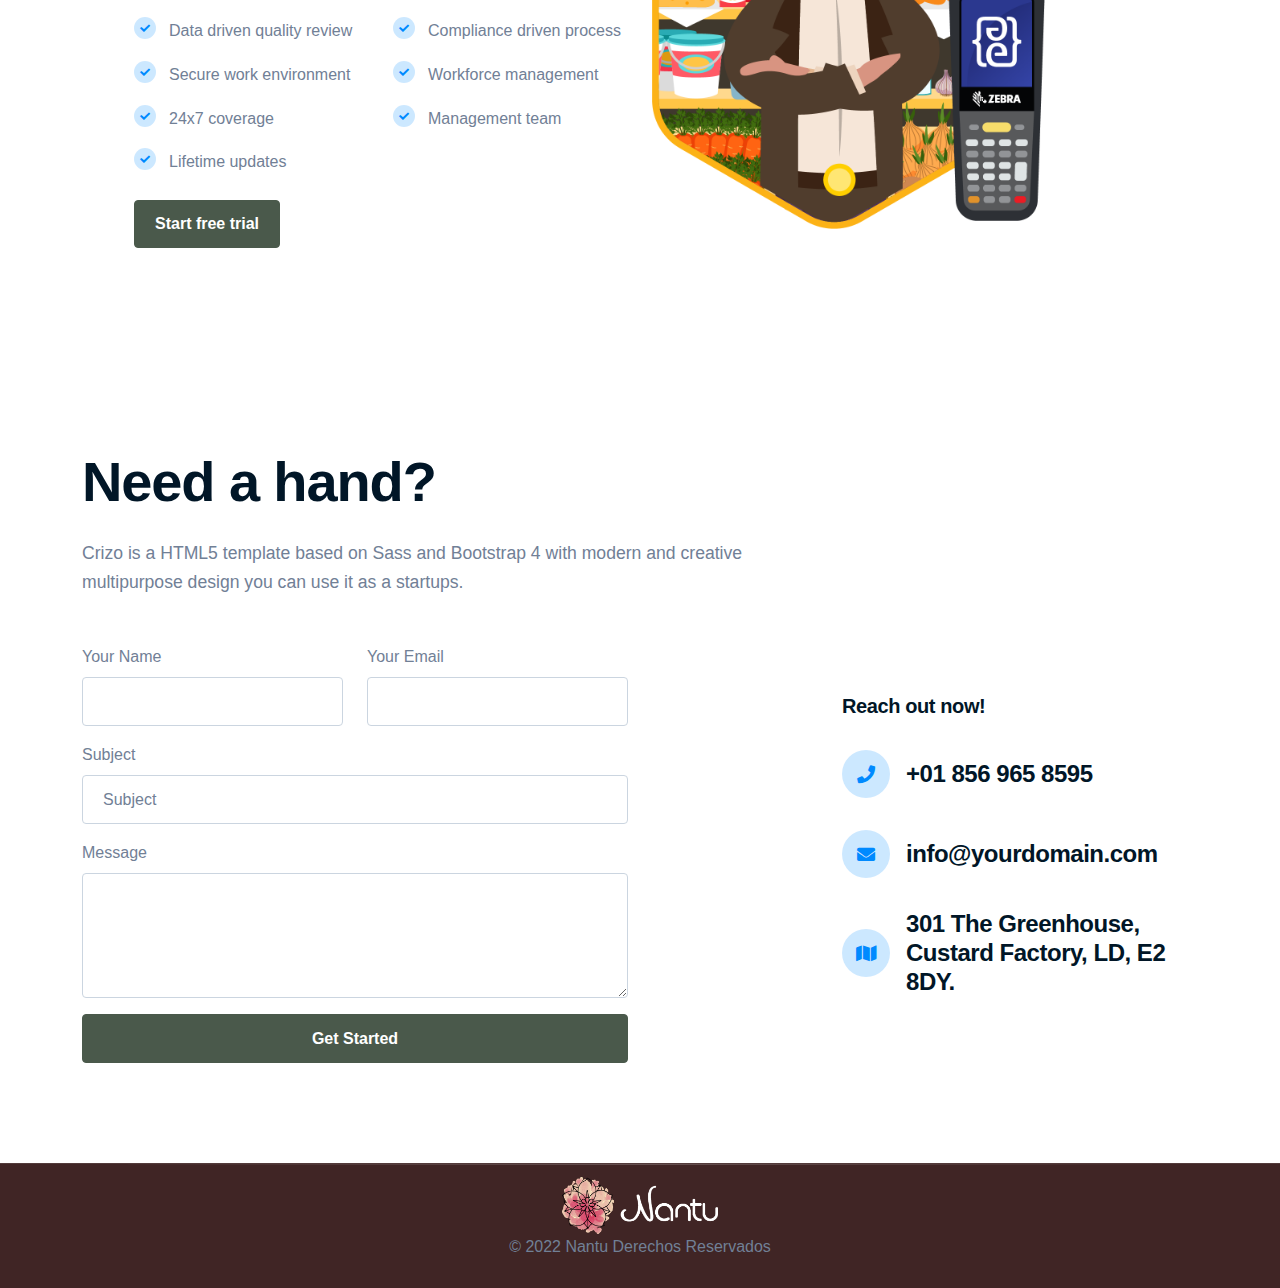
==== commit 860086d0: "stilos al footer" ====
--- a/index.html
+++ b/index.html
@@ -35,7 +35,7 @@
             <div class="container">
                 <!-- Logo -->
                 <a class="navbar-brand" href="index.html">
-                    <img id="center" src="static/img/logo-01.png"  title="" alt="">
+                    <img src="static/img/logo-01.png"  title="" alt="">
                 </a>
                 <!-- Logo -->
                
@@ -251,35 +251,24 @@
         <!-- End Section -->
     </main>
     <!-- End Main -->
-    <!-- Footer -->
-    <footer class="bg-dark footer">
-      
-        <div class="footer-bottom footer-border">
-            <div class="container">
-                <div class="row">
-                    <div class="col-md-6 my-3">
-                        <div class="nav justify-content-center justify-content-md-start">
-                            <a class="icon icon-sm icon-primary rounded-circle mx-2" href="#">
-                                <i class="fab fa-facebook-f"></i>
-                            </a>
-                            <a class="icon icon-sm icon-primary rounded-circle mx-2" href="#">
-                                <i class="fab fa-twitter"></i>
-                            </a>
-                            <a class="icon icon-sm icon-primary rounded-circle mx-2" href="#">
-                                <i class="fab fa-instagram"></i>
-                            </a>
-                            <a class="icon icon-sm icon-primary rounded-circle mx-2" href="#">
-                                <i class="fab fa-linkedin-in"></i>
-                            </a>
-                        </div>
-                    </div>
-                    <div class="col-md-6 my-3 text-center text-md-right">
-                        <p class="m-0 text-white-50">© 2022 copyright all Take It Easy</p>
-                    </div>
+ <!-- Footer-->
+ <footer class="dark-bg footer">
+        
+    <div class="footer-bottom border-style top light">
+        <div class="container">
+            <div class="row">
+              <div class="col-md-12 text-center  m-5px-tb">
+                     <img class="img-4 img-1" alt="" title="" src="static/img/logo-01.png">
+                </div>
+                <div class="col-md-12 text-center text-md-right m-5px-tb">
+                     
+                    <p class="text-center m-0px font-small white-color-light">© 2022 Nantu Derechos Reservados </p>
                 </div>
             </div>
         </div>
-    </footer>
+    </div>
+  </footer>
+  <!-- End Footer -->
     <!-- End Footer -->
     <!-- jquery -->
     <script src="static/js/jquery-3.5.1.min.js"></script>
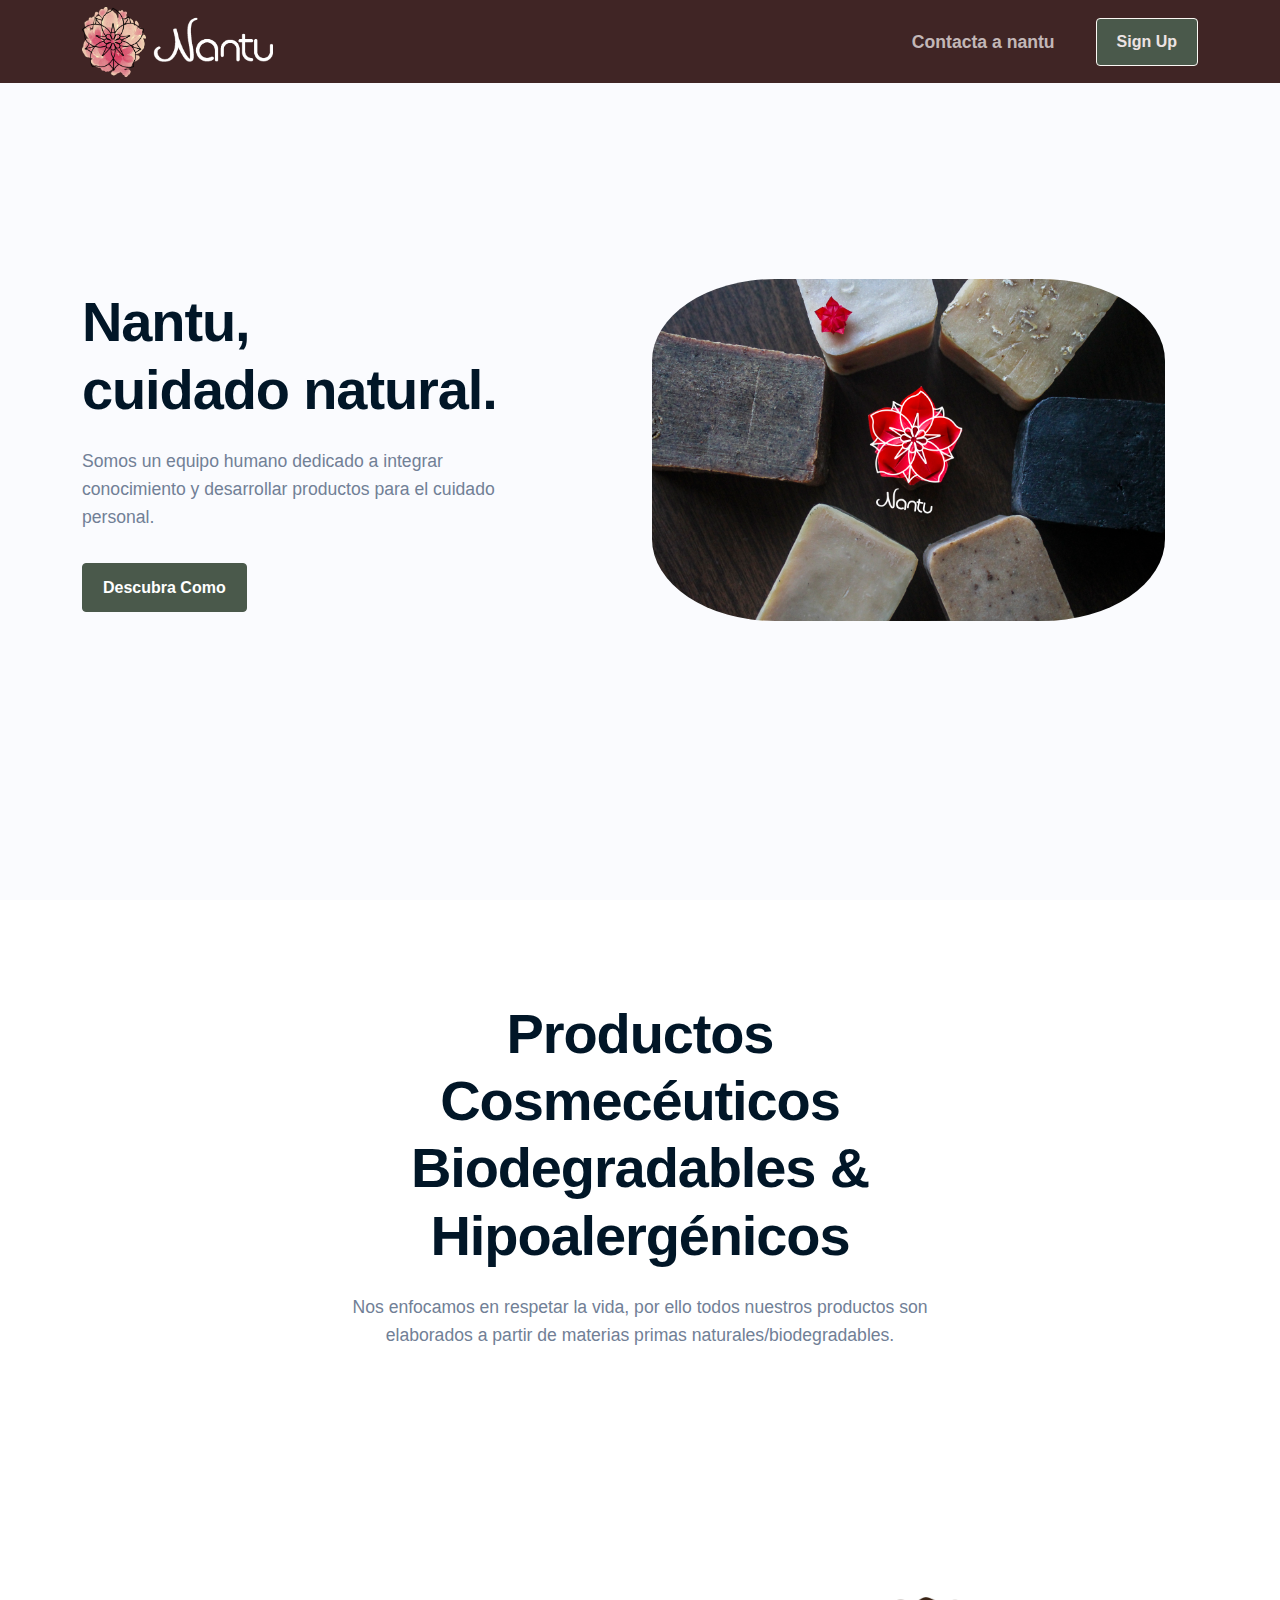
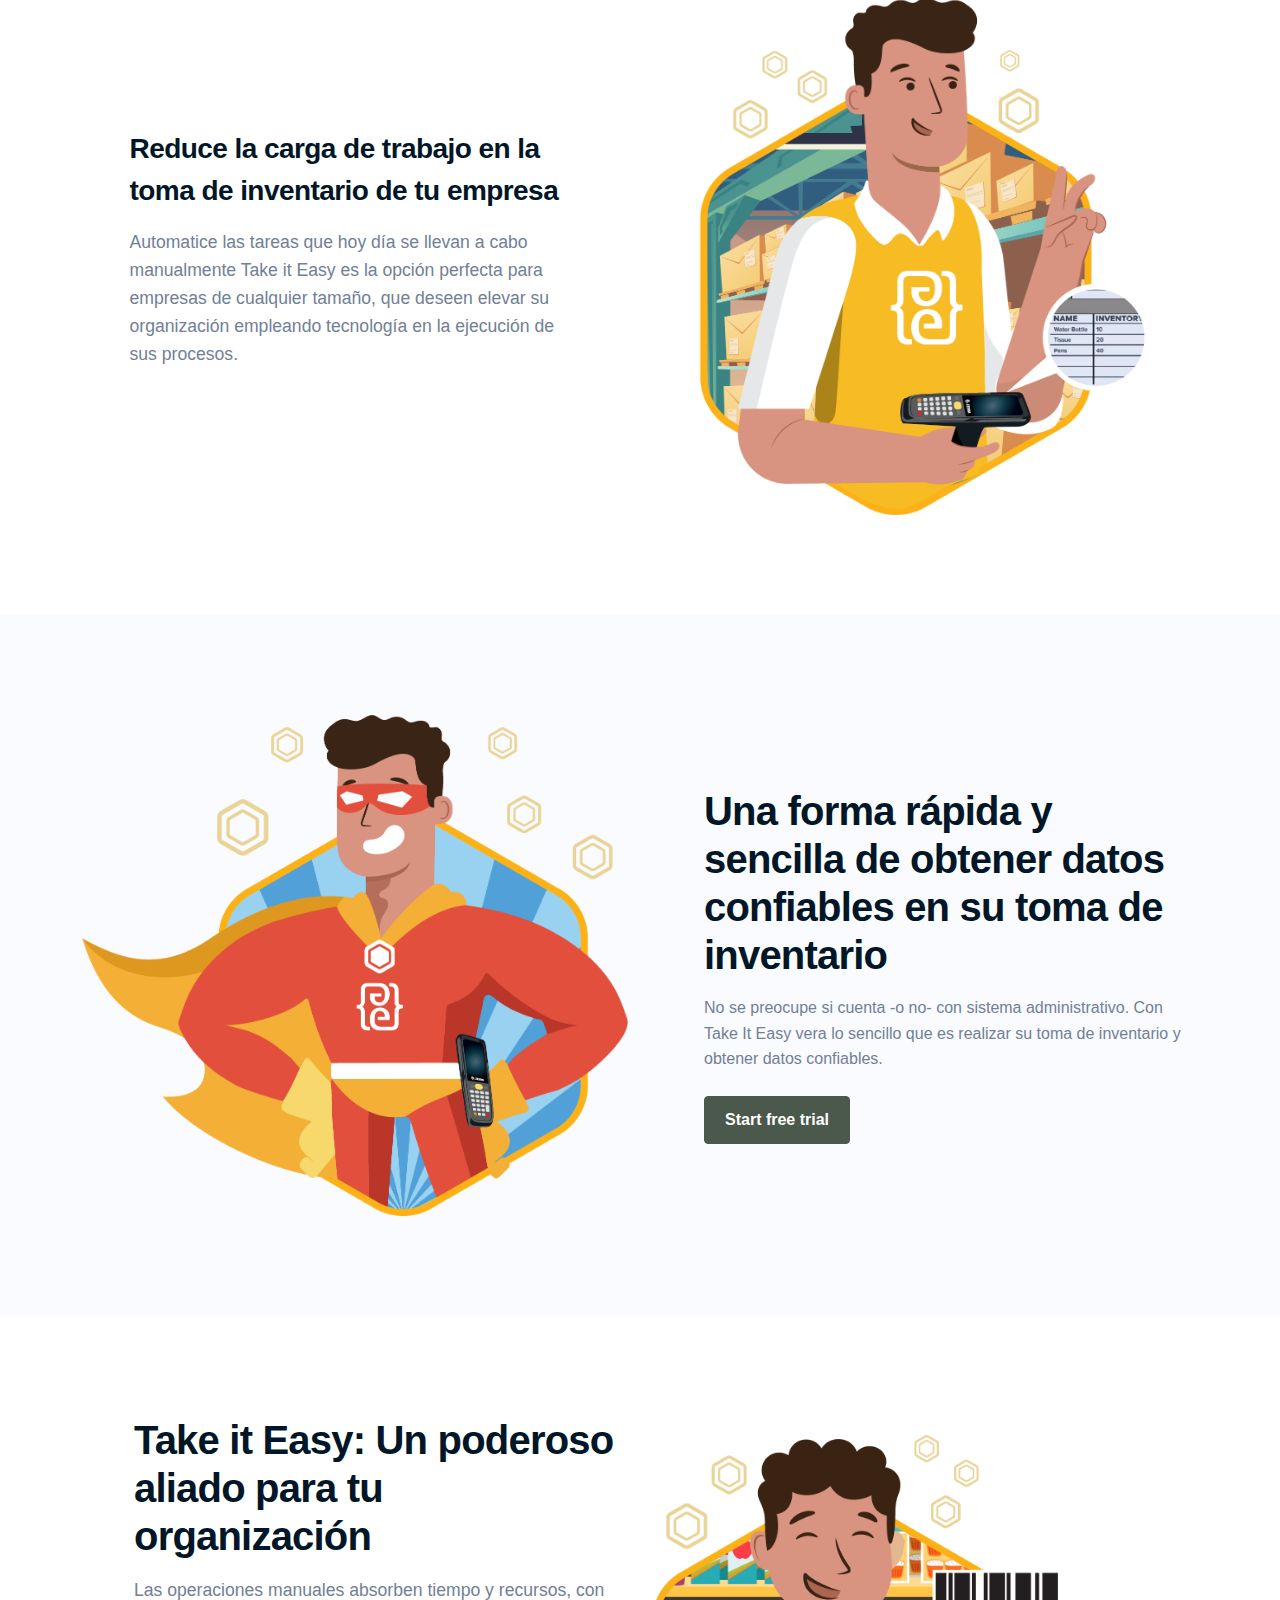
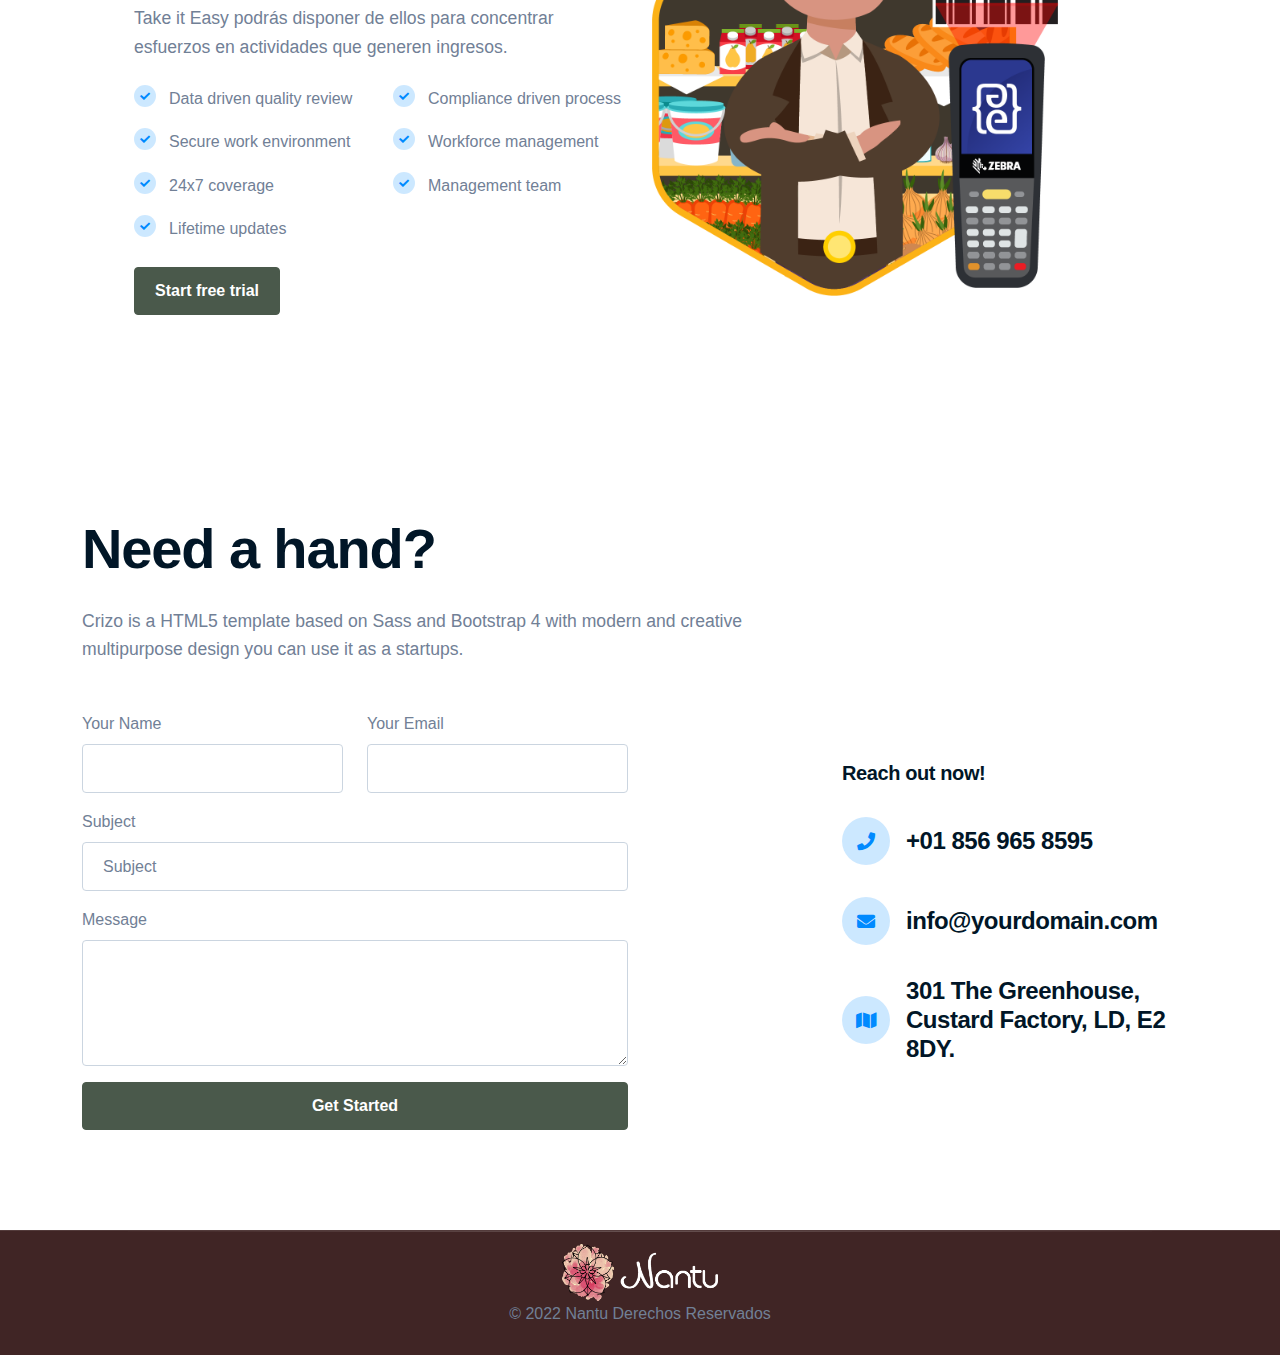
==== commit 3817e3e9: "Merge pull request #1 from midamaga22/content-development" ====
--- a/index.html
+++ b/index.html
@@ -35,7 +35,7 @@
             <div class="container">
                 <!-- Logo -->
                 <a class="navbar-brand" href="index.html">
-                    <img src="static/img/logo-01.png"  title="" alt="">
+                    <img id="center" src="static/img/logo-01.png"  title="" alt="">
                 </a>
                 <!-- Logo -->
                
@@ -92,8 +92,8 @@
             <div class="container">
                 <div class="row justify-content-center section-heading">
                     <div class="col-lg-8 col-xl-7 text-center">
-                        <h2 class="display-4">¿Enfocas esfuerzos en tareas que aumentan tu rentabilidad?</h2>
-                        <div class="lead">Take it Easy es la decisión correcta, adaptable, fácil de utilizar y de rápida implementación para iniciar con la automatización de tu toma de inventario.</div>
+                        <h2 class="display-4">Productos Cosmecéuticos Biodegradables & Hipoalergénicos</h2>
+                        <div class="lead">Nos enfocamos en respetar la vida, por ello todos nuestros productos son elaborados a partir de materias primas naturales/biodegradables.</div>
                     </div>
                 </div>
         
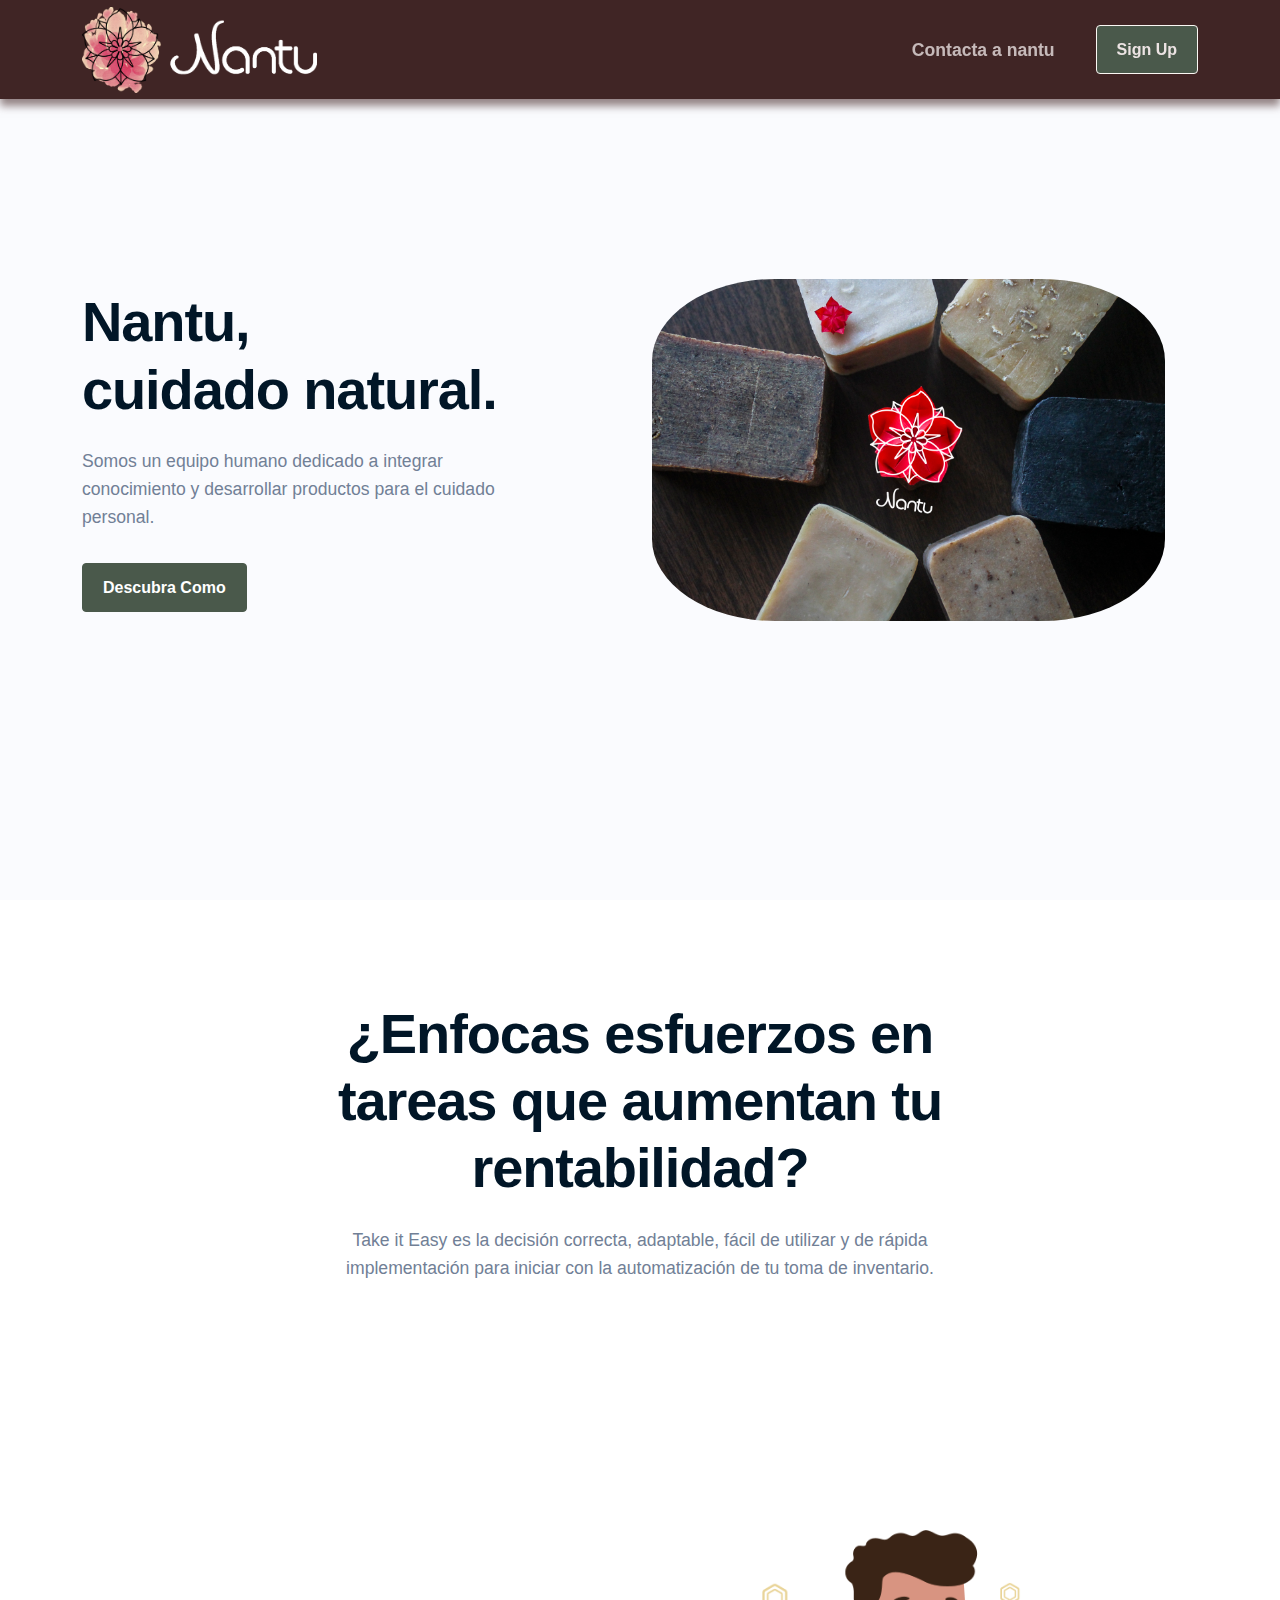
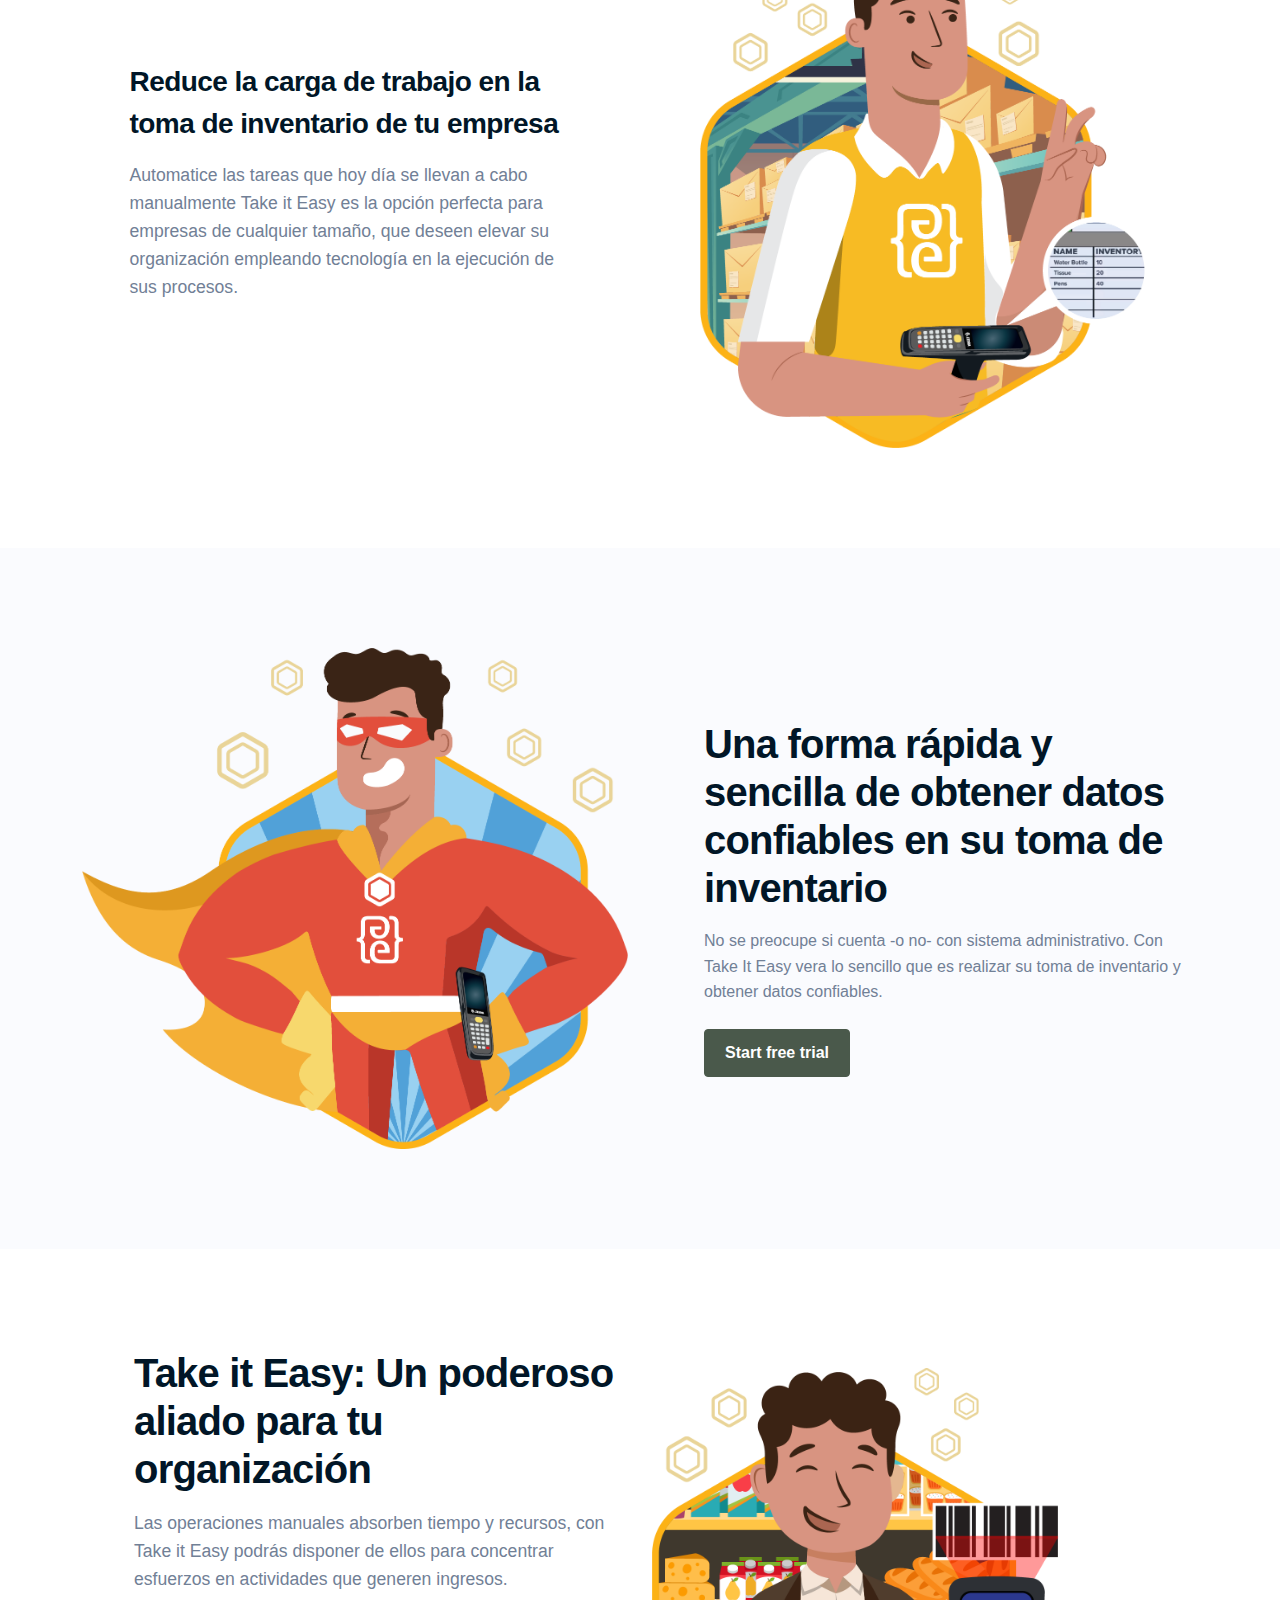
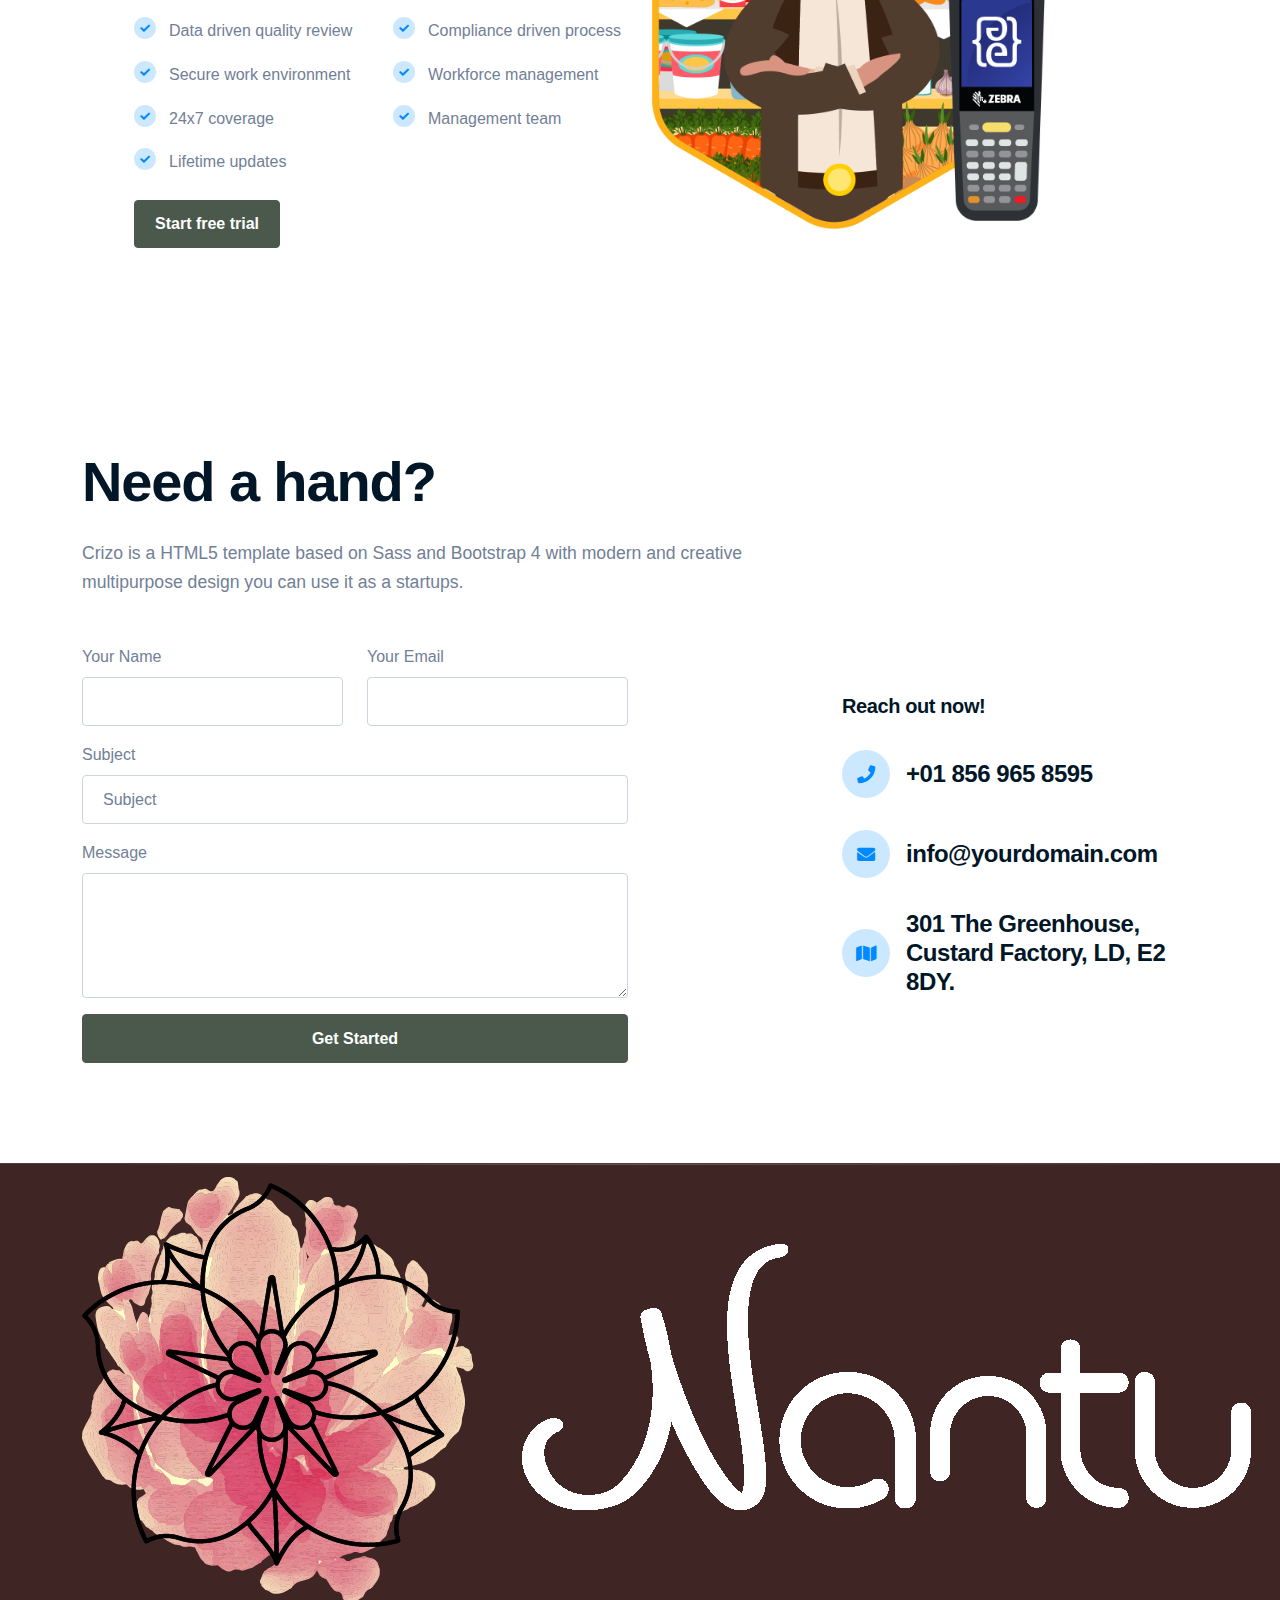
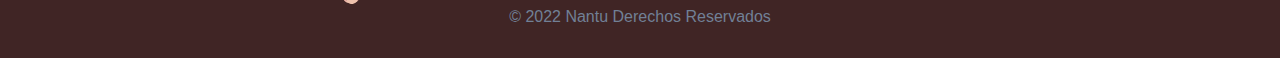
==== commit 7324b3e5: "fucion master con footer" ====
--- a/index.html
+++ b/index.html
@@ -92,8 +92,8 @@
             <div class="container">
                 <div class="row justify-content-center section-heading">
                     <div class="col-lg-8 col-xl-7 text-center">
-                        <h2 class="display-4">Productos Cosmecéuticos Biodegradables & Hipoalergénicos</h2>
-                        <div class="lead">Nos enfocamos en respetar la vida, por ello todos nuestros productos son elaborados a partir de materias primas naturales/biodegradables.</div>
+                        <h2 class="display-4">¿Enfocas esfuerzos en tareas que aumentan tu rentabilidad?</h2>
+                        <div class="lead">Take it Easy es la decisión correcta, adaptable, fácil de utilizar y de rápida implementación para iniciar con la automatización de tu toma de inventario.</div>
                     </div>
                 </div>
         
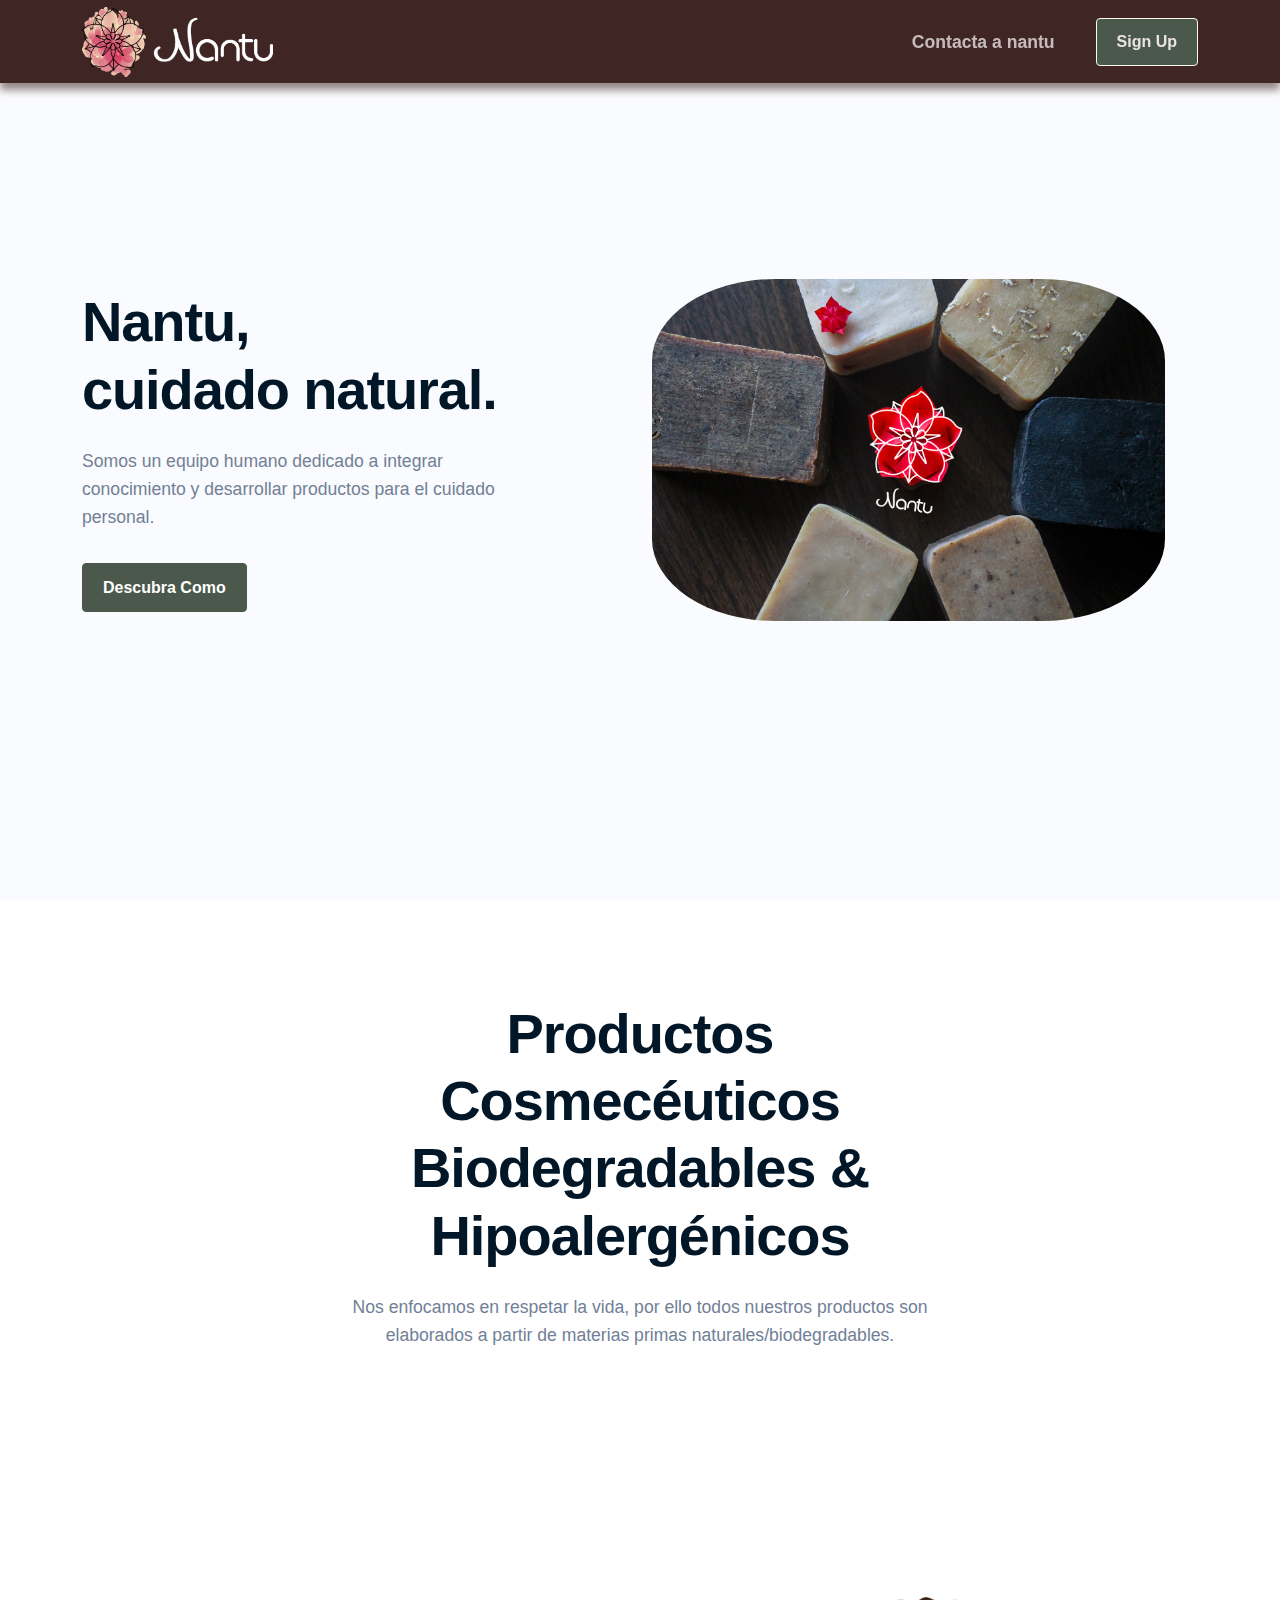
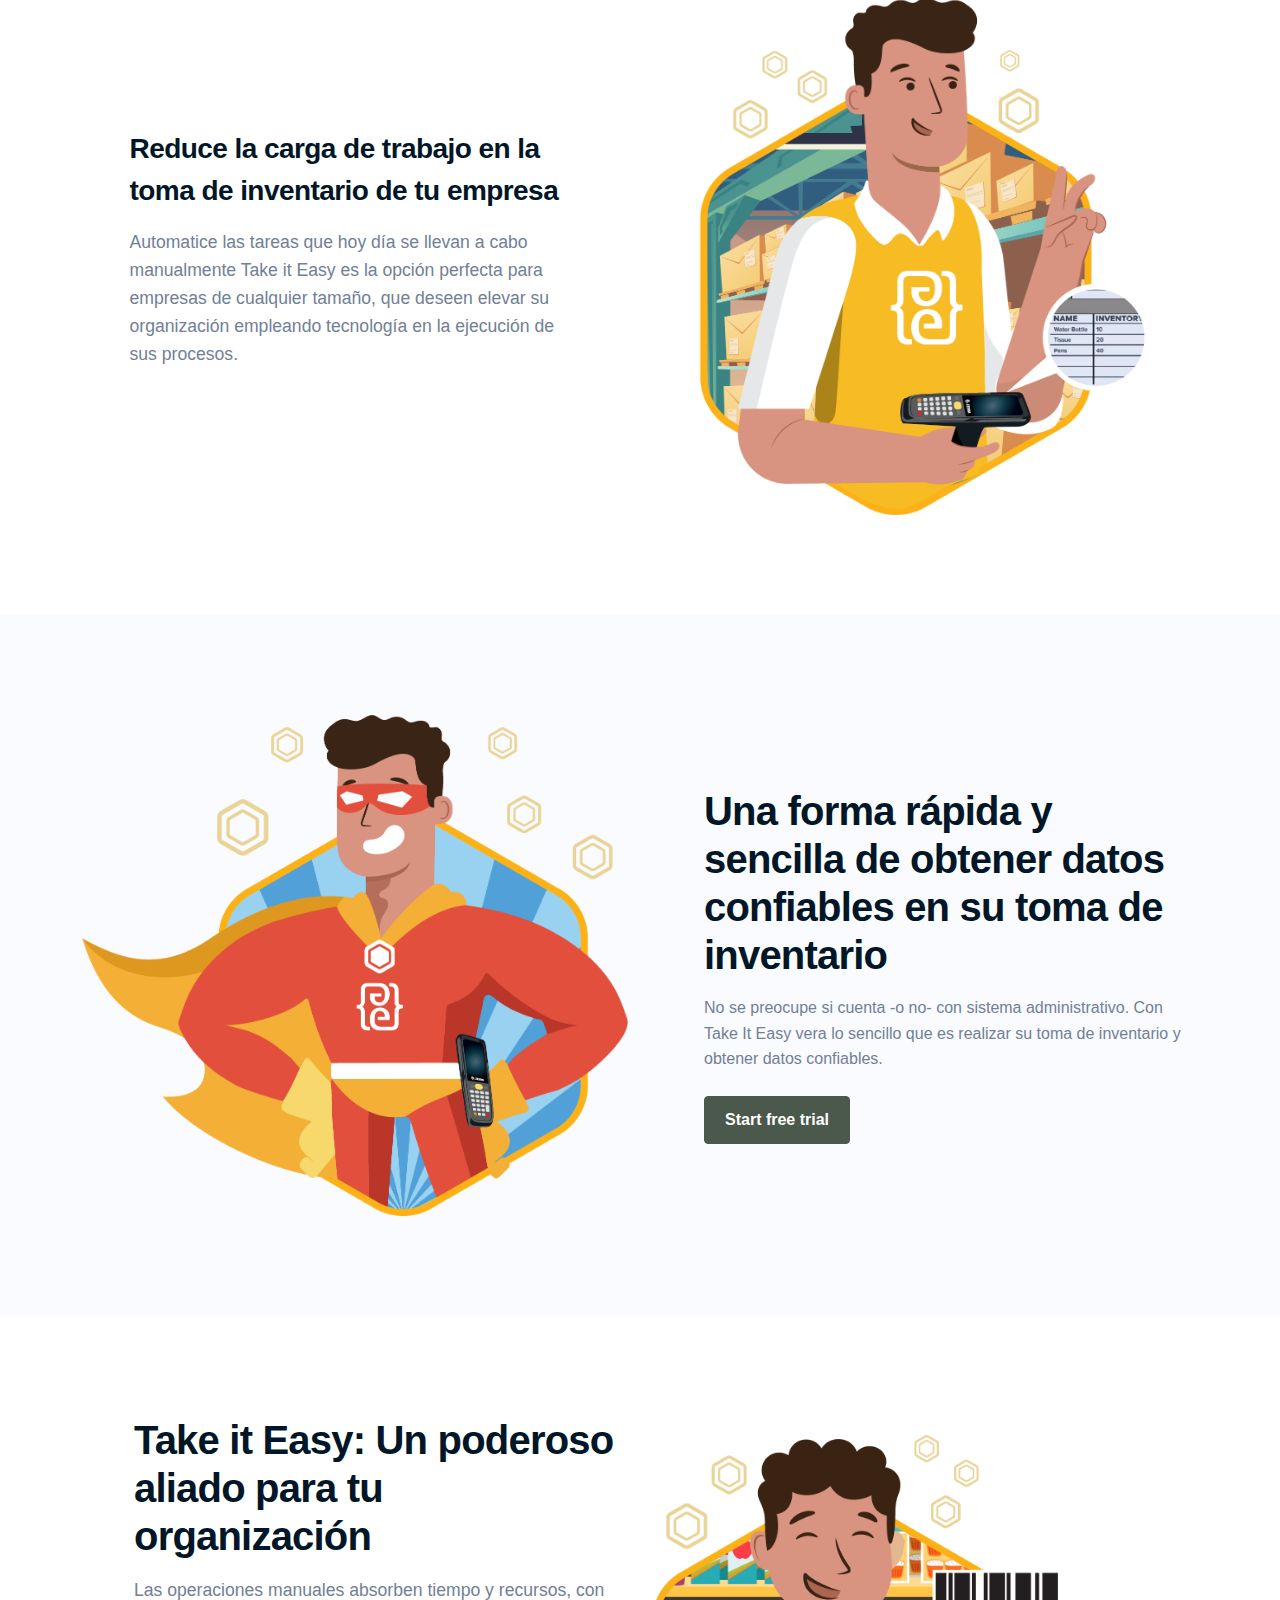
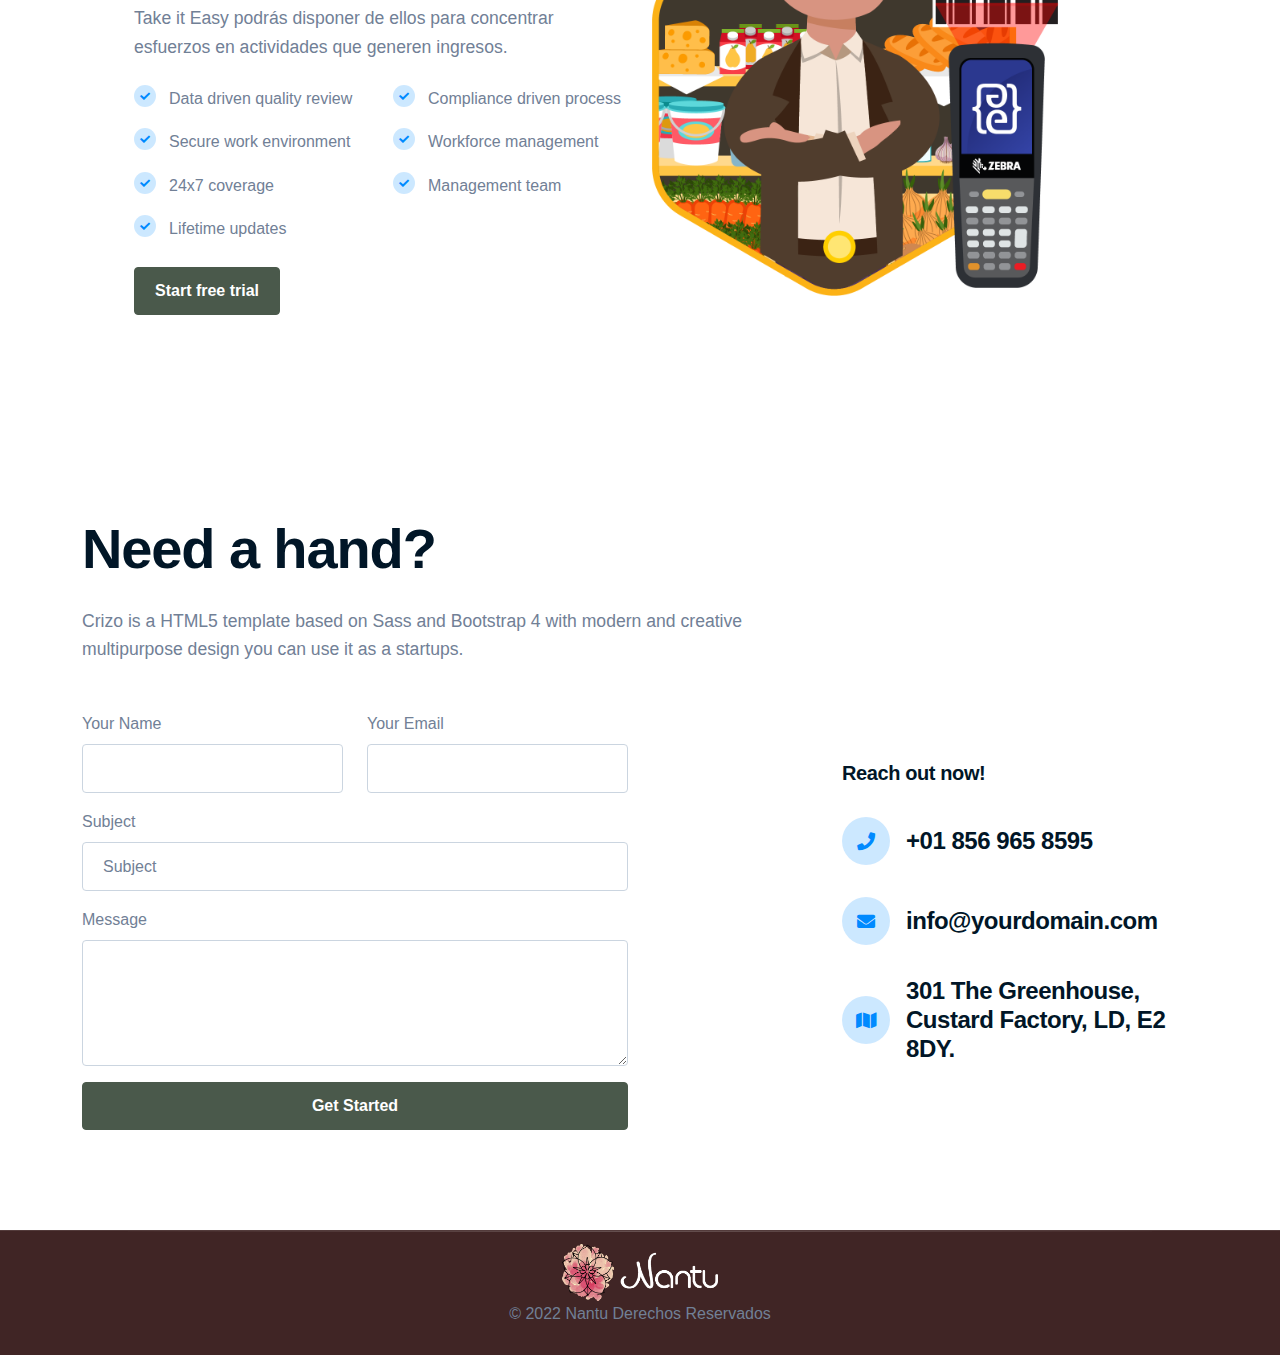
==== commit 972ac4e9: "primer contenido" ====
--- a/index.html
+++ b/index.html
@@ -92,8 +92,8 @@
             <div class="container">
                 <div class="row justify-content-center section-heading">
                     <div class="col-lg-8 col-xl-7 text-center">
-                        <h2 class="display-4">¿Enfocas esfuerzos en tareas que aumentan tu rentabilidad?</h2>
-                        <div class="lead">Take it Easy es la decisión correcta, adaptable, fácil de utilizar y de rápida implementación para iniciar con la automatización de tu toma de inventario.</div>
+                        <h2 class="display-4">Productos Cosmecéuticos Biodegradables & Hipoalergénicos</h2>
+                        <div class="lead">Nos enfocamos en respetar la vida, por ello todos nuestros productos son elaborados a partir de materias primas naturales/biodegradables.</div>
                     </div>
                 </div>
         
